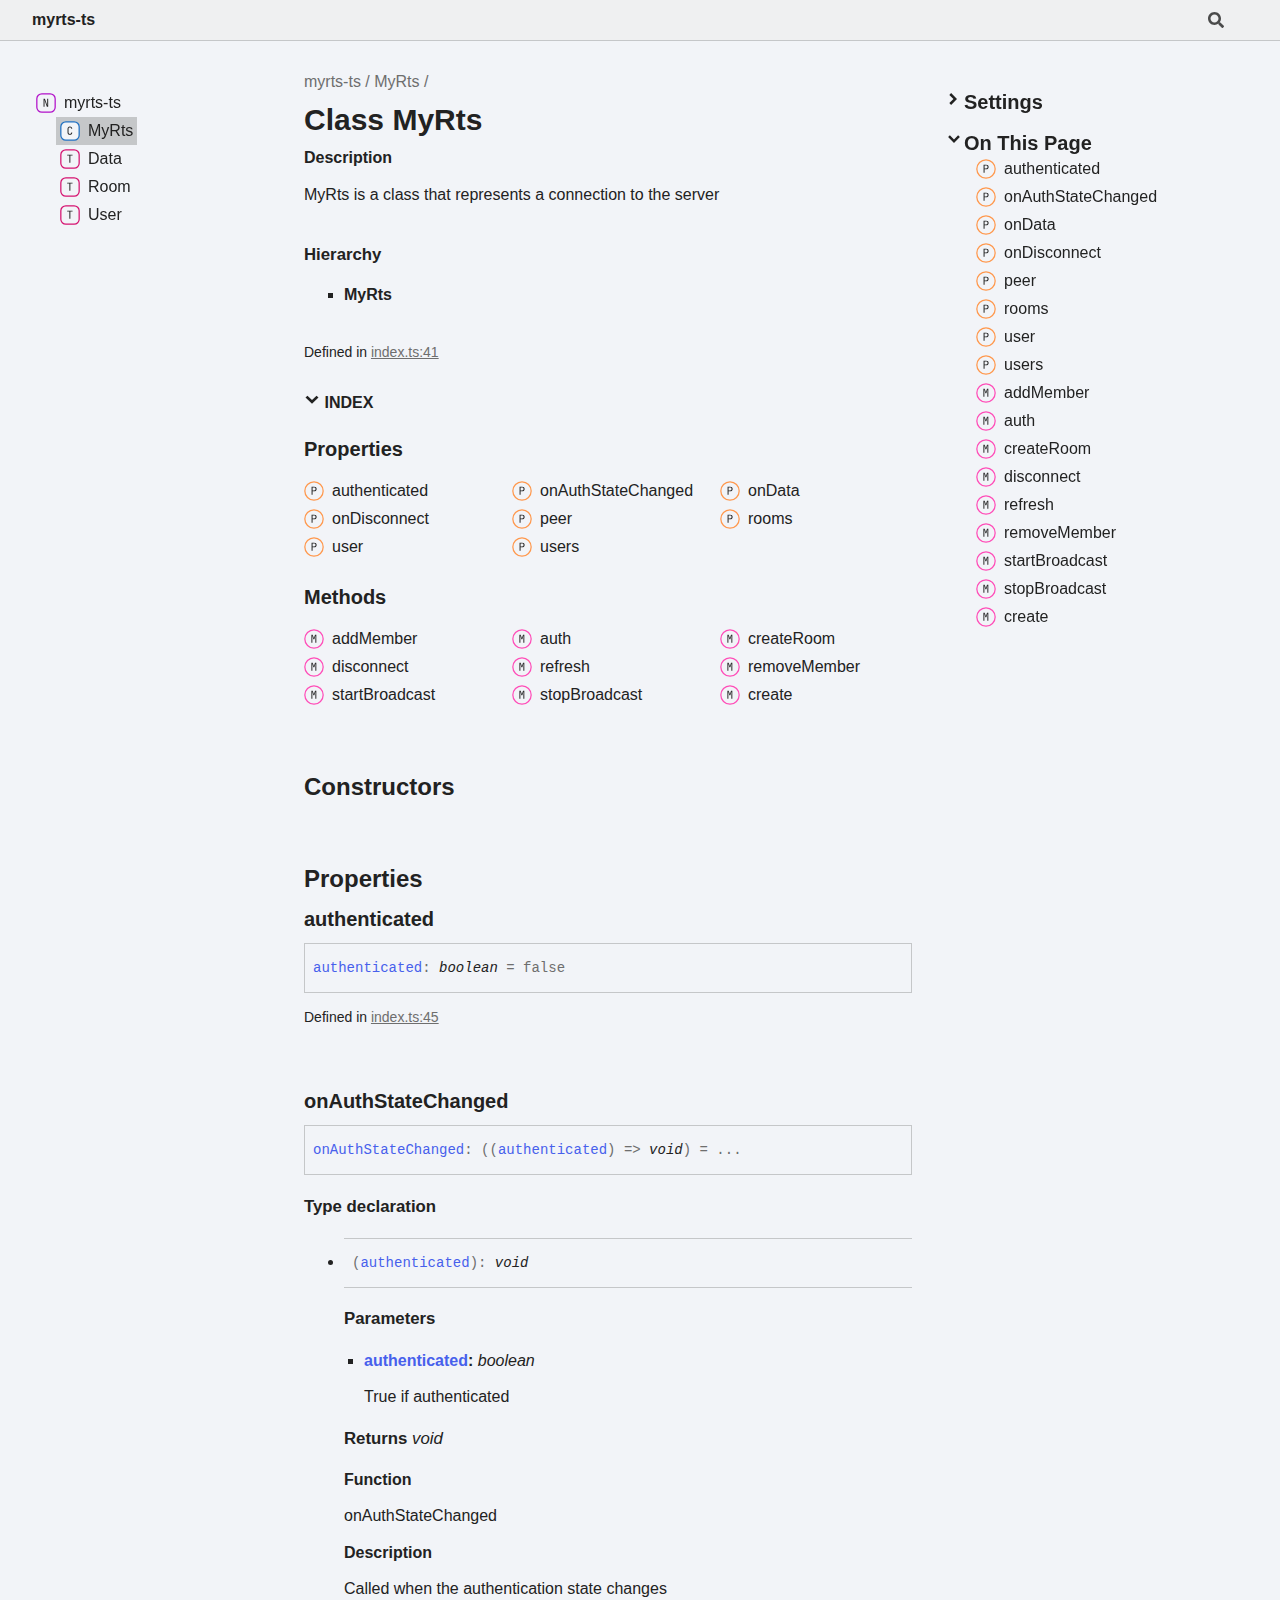
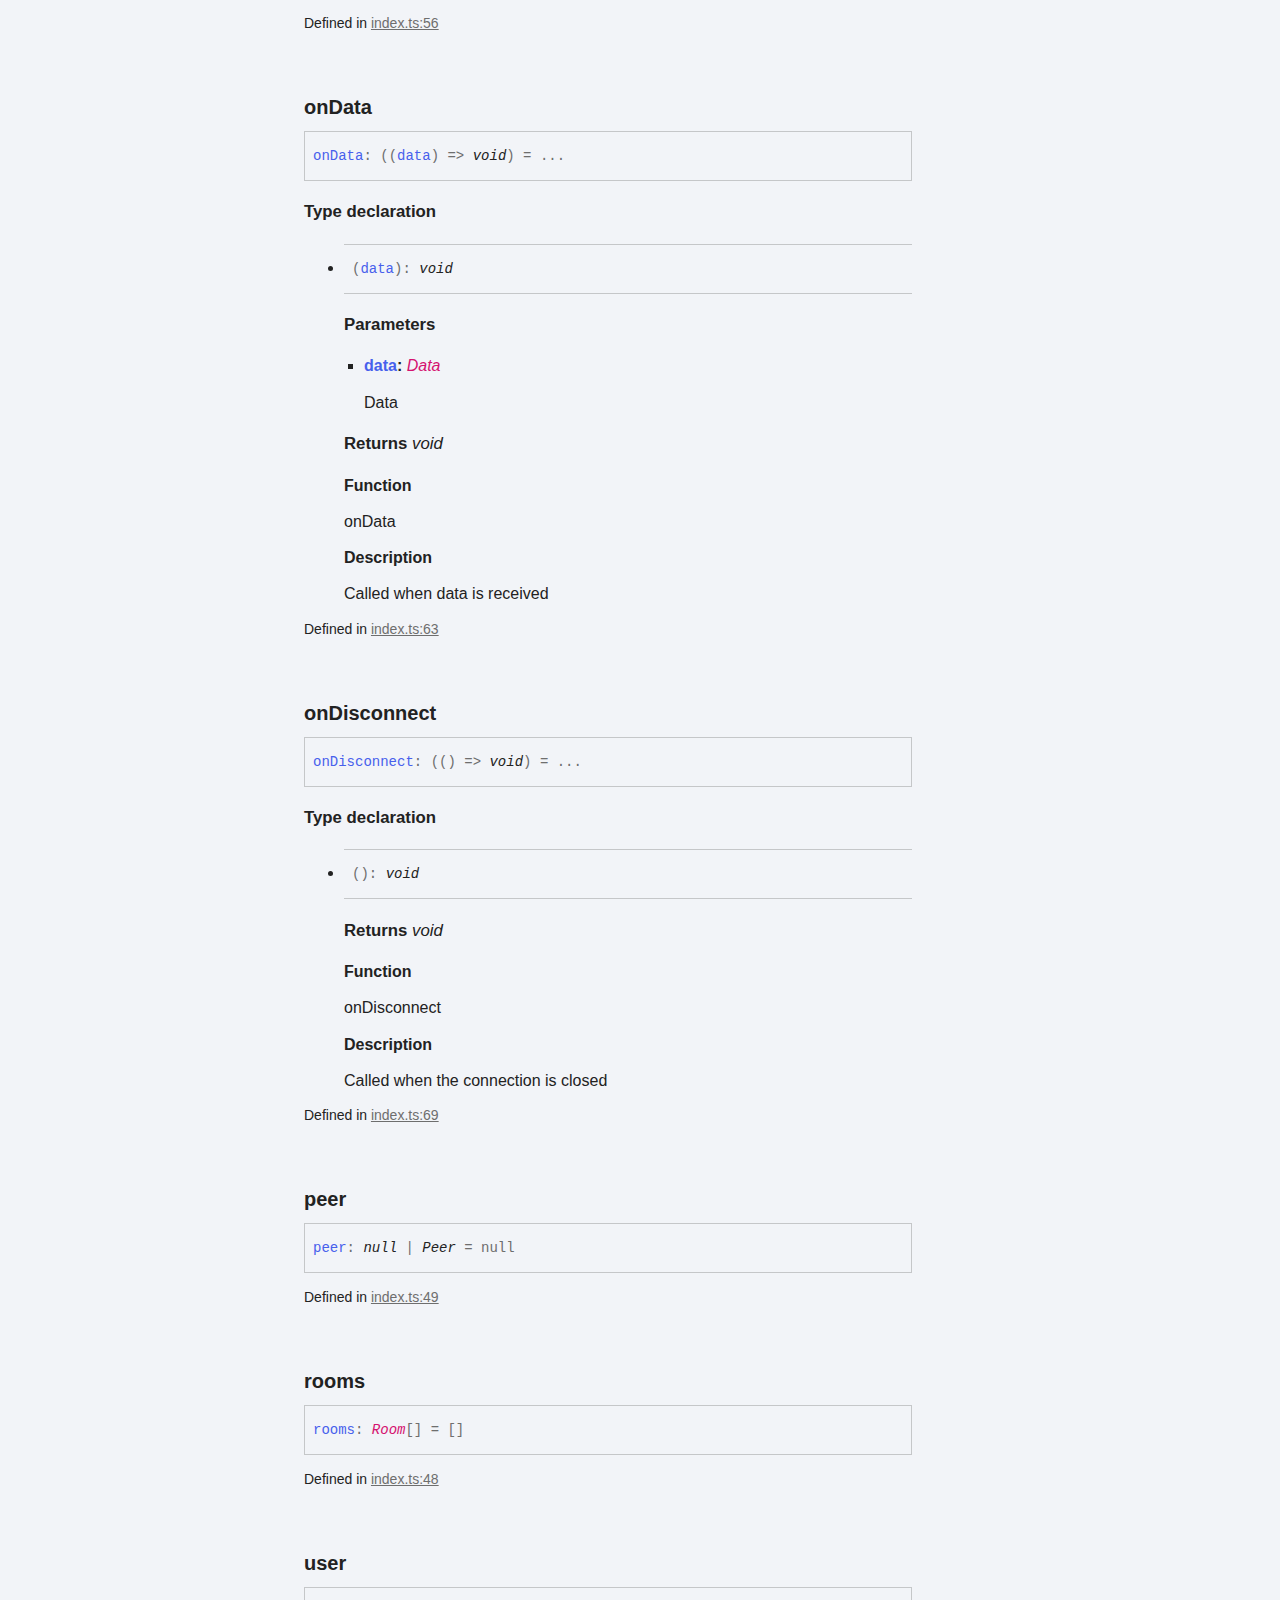
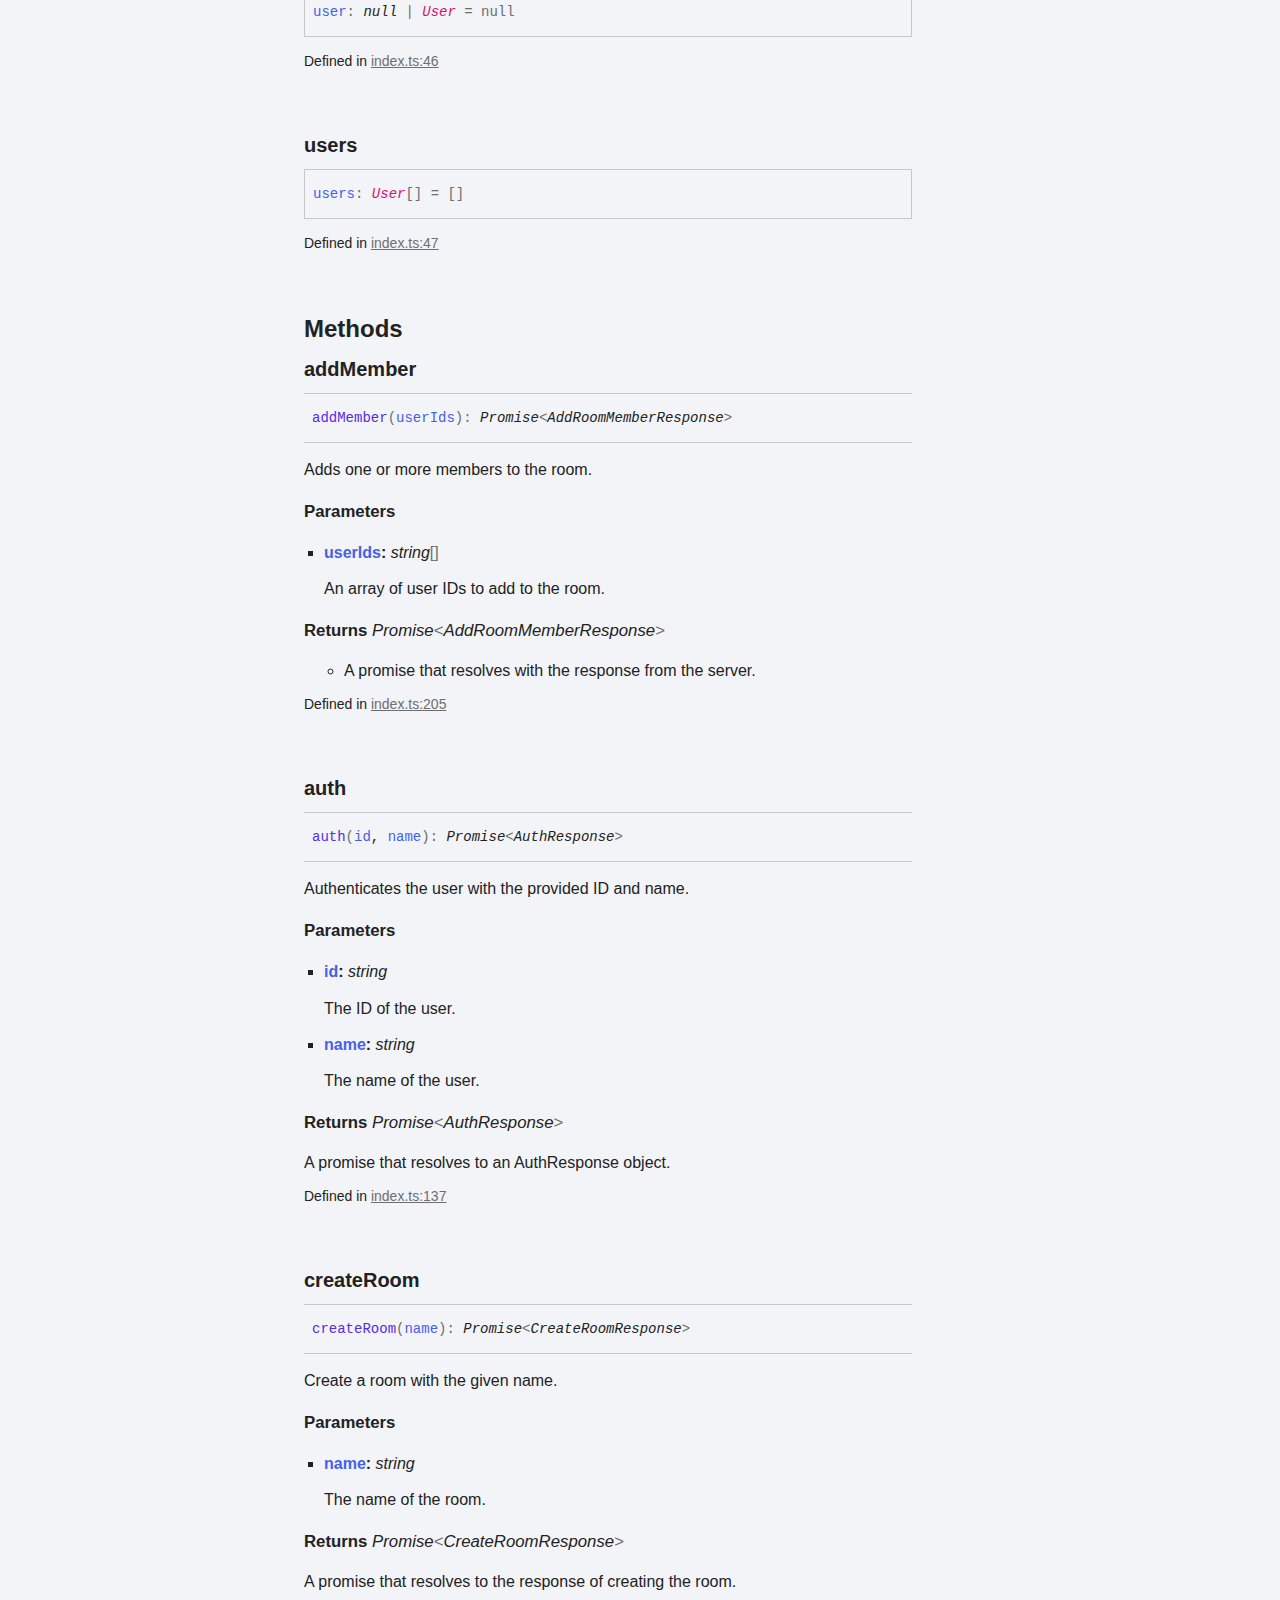
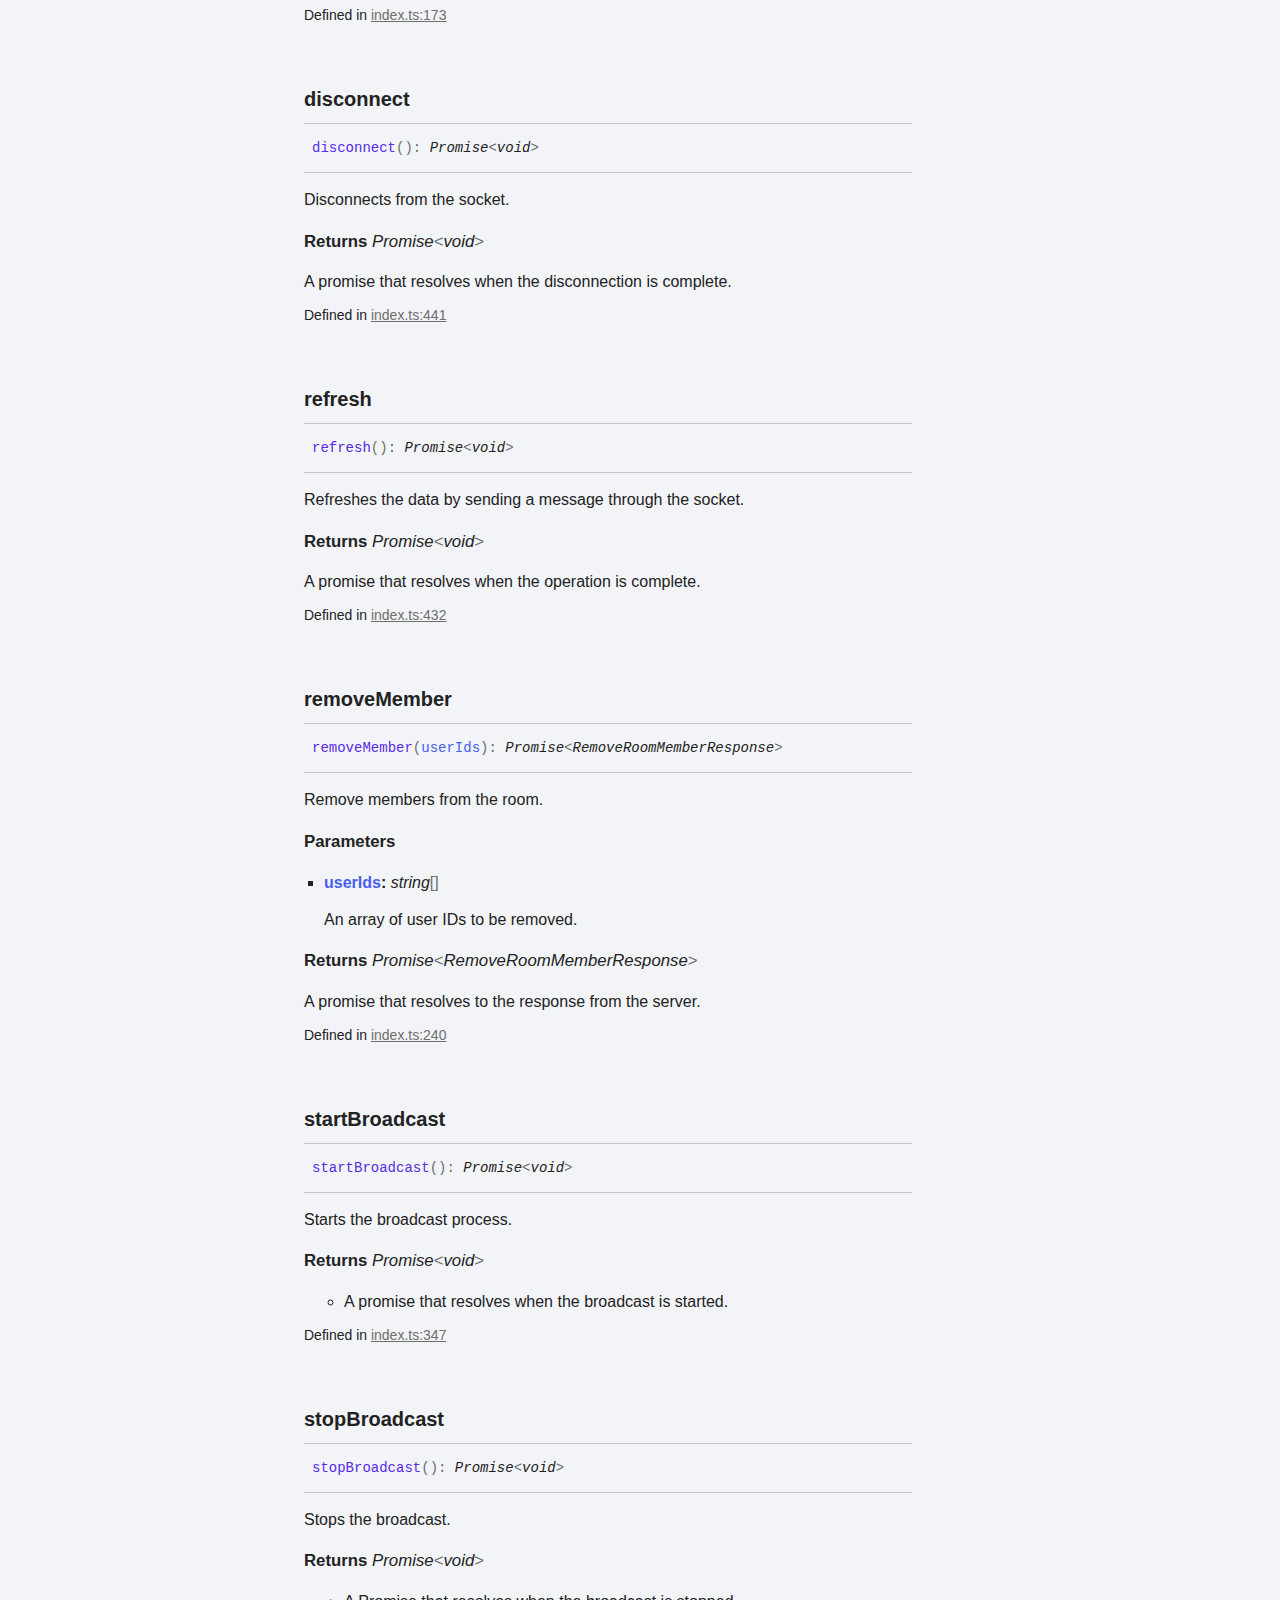
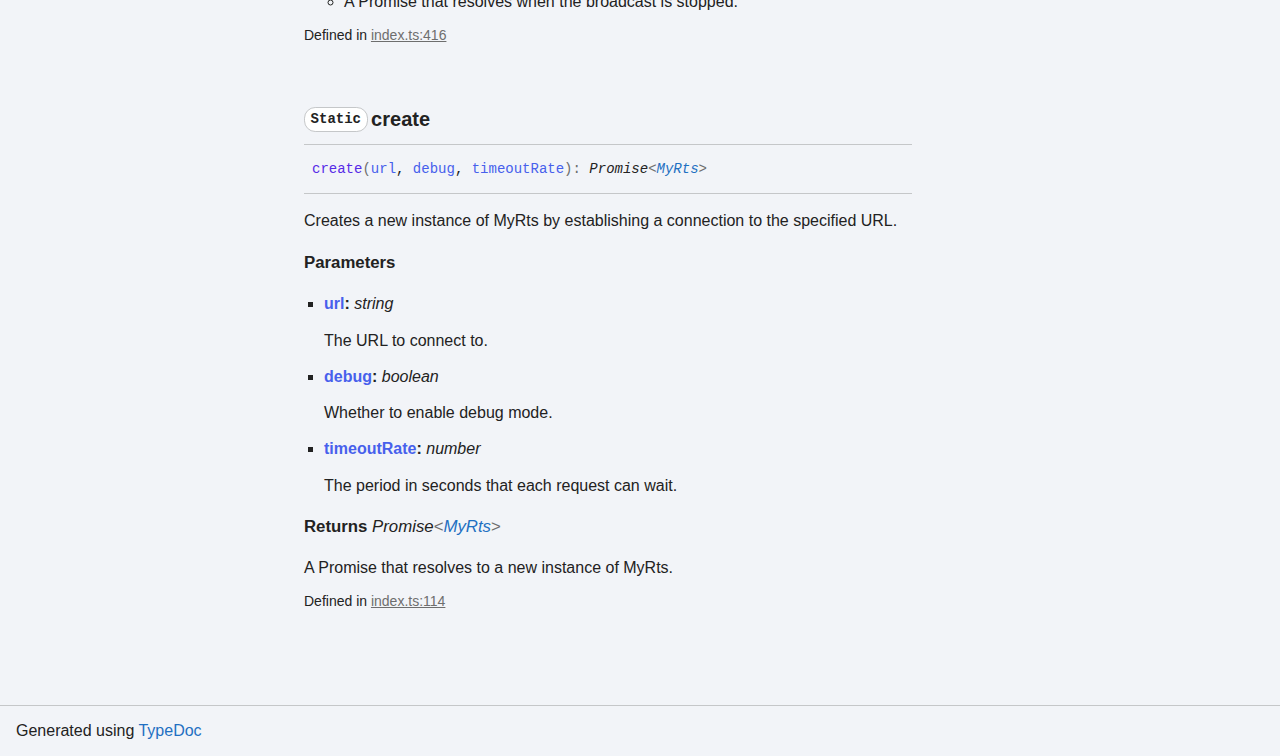
==== classes/MyRts.html @ 25cae62c "init" ====
<!DOCTYPE html><html class="default" lang="en"><head><meta charSet="utf-8"/><meta http-equiv="x-ua-compatible" content="IE=edge"/><title>MyRts | myrts-ts</title><meta name="description" content="Documentation for myrts-ts"/><meta name="viewport" content="width=device-width, initial-scale=1"/><link rel="stylesheet" href="../assets/style.css"/><link rel="stylesheet" href="../assets/highlight.css"/><script defer src="../assets/main.js"></script><script async src="../assets/search.js" id="tsd-search-script"></script></head><body><script>document.documentElement.dataset.theme = localStorage.getItem("tsd-theme") || "os"</script><header class="tsd-page-toolbar">
<div class="tsd-toolbar-contents container">
<div class="table-cell" id="tsd-search" data-base="..">
<div class="field"><label for="tsd-search-field" class="tsd-widget tsd-toolbar-icon search no-caption"><svg width="16" height="16" viewBox="0 0 16 16" fill="none"><path d="M15.7824 13.833L12.6666 10.7177C12.5259 10.5771 12.3353 10.499 12.1353 10.499H11.6259C12.4884 9.39596 13.001 8.00859 13.001 6.49937C13.001 2.90909 10.0914 0 6.50048 0C2.90959 0 0 2.90909 0 6.49937C0 10.0896 2.90959 12.9987 6.50048 12.9987C8.00996 12.9987 9.39756 12.4863 10.5008 11.6239V12.1332C10.5008 12.3332 10.5789 12.5238 10.7195 12.6644L13.8354 15.7797C14.1292 16.0734 14.6042 16.0734 14.8948 15.7797L15.7793 14.8954C16.0731 14.6017 16.0731 14.1267 15.7824 13.833ZM6.50048 10.499C4.29094 10.499 2.50018 8.71165 2.50018 6.49937C2.50018 4.29021 4.28781 2.49976 6.50048 2.49976C8.71001 2.49976 10.5008 4.28708 10.5008 6.49937C10.5008 8.70852 8.71314 10.499 6.50048 10.499Z" fill="var(--color-text)"></path></svg></label><input type="text" id="tsd-search-field" aria-label="Search"/></div>
<div class="field">
<div id="tsd-toolbar-links"></div></div>
<ul class="results">
<li class="state loading">Preparing search index...</li>
<li class="state failure">The search index is not available</li></ul><a href="../index.html" class="title">myrts-ts</a></div>
<div class="table-cell" id="tsd-widgets"><a href="#" class="tsd-widget tsd-toolbar-icon menu no-caption" data-toggle="menu" aria-label="Menu"><svg width="16" height="16" viewBox="0 0 16 16" fill="none"><rect x="1" y="3" width="14" height="2" fill="var(--color-text)"></rect><rect x="1" y="7" width="14" height="2" fill="var(--color-text)"></rect><rect x="1" y="11" width="14" height="2" fill="var(--color-text)"></rect></svg></a></div></div></header>
<div class="container container-main">
<div class="col-content">
<div class="tsd-page-title">
<ul class="tsd-breadcrumb">
<li><a href="../modules.html">myrts-ts</a></li>
<li><a href="MyRts.html">MyRts</a></li></ul>
<h1>Class MyRts</h1></div>
<section class="tsd-panel tsd-comment">
<div class="tsd-comment tsd-typography">
<h4>Description</h4><p>MyRts is a class that represents a connection to the server</p>
</div></section>
<section class="tsd-panel tsd-hierarchy">
<h4>Hierarchy</h4>
<ul class="tsd-hierarchy">
<li><span class="target">MyRts</span></li></ul></section><aside class="tsd-sources">
<ul>
<li>Defined in <a href="https://github.com/qcynaut/myrts-ts/blob/704247c/src/index.ts#L41">index.ts:41</a></li></ul></aside>
<section class="tsd-panel-group tsd-index-group">
<section class="tsd-panel tsd-index-panel">
<details class="tsd-index-content tsd-index-accordion" open><summary class="tsd-accordion-summary tsd-index-summary">
<h5 class="tsd-index-heading uppercase" role="button" aria-expanded="false" tabIndex=0><svg width="16" height="16" viewBox="0 0 16 16" fill="none"><path d="M1.5 5.50969L8 11.6609L14.5 5.50969L12.5466 3.66086L8 7.96494L3.45341 3.66086L1.5 5.50969Z" fill="var(--color-text)"></path></svg> Index</h5></summary>
<div class="tsd-accordion-details">
<section class="tsd-index-section">
<h3 class="tsd-index-heading">Constructors</h3>
<div class="tsd-index-list"><a href="MyRts.html#constructor" class="tsd-index-link tsd-is-private"><svg class="tsd-kind-icon" viewBox="0 0 24 24"><g id="icon-512"><rect fill="var(--color-icon-background)" stroke="#4D7FFF" stroke-width="1.5" x="1" y="1" width="22" height="22" rx="12"></rect><path d="M11.898 16.1201C11.098 16.1201 10.466 15.8961 10.002 15.4481C9.53803 15.0001 9.30603 14.3841 9.30603 13.6001V9.64012C9.30603 8.85612 9.53803 8.24012 10.002 7.79212C10.466 7.34412 11.098 7.12012 11.898 7.12012C12.682 7.12012 13.306 7.34812 13.77 7.80412C14.234 8.25212 14.466 8.86412 14.466 9.64012H13.386C13.386 9.14412 13.254 8.76412 12.99 8.50012C12.734 8.22812 12.37 8.09212 11.898 8.09212C11.426 8.09212 11.054 8.22412 10.782 8.48812C10.518 8.75212 10.386 9.13212 10.386 9.62812V13.6001C10.386 14.0961 10.518 14.4801 10.782 14.7521C11.054 15.0161 11.426 15.1481 11.898 15.1481C12.37 15.1481 12.734 15.0161 12.99 14.7521C13.254 14.4801 13.386 14.0961 13.386 13.6001H14.466C14.466 14.3761 14.234 14.9921 13.77 15.4481C13.306 15.8961 12.682 16.1201 11.898 16.1201Z" fill="var(--color-text)"></path></g></svg><span>constructor</span></a>
</div></section>
<section class="tsd-index-section">
<h3 class="tsd-index-heading">Properties</h3>
<div class="tsd-index-list"><a href="MyRts.html#authenticated" class="tsd-index-link"><svg class="tsd-kind-icon" viewBox="0 0 24 24"><g id="icon-1024"><rect fill="var(--color-icon-background)" stroke="#FF984D" stroke-width="1.5" x="1" y="1" width="22" height="22" rx="12"></rect><path d="M9.354 16V7.24H12.174C12.99 7.24 13.638 7.476 14.118 7.948C14.606 8.412 14.85 9.036 14.85 9.82C14.85 10.604 14.606 11.232 14.118 11.704C13.638 12.168 12.99 12.4 12.174 12.4H10.434V16H9.354ZM10.434 11.428H12.174C12.646 11.428 13.022 11.284 13.302 10.996C13.59 10.7 13.734 10.308 13.734 9.82C13.734 9.324 13.59 8.932 13.302 8.644C13.022 8.356 12.646 8.212 12.174 8.212H10.434V11.428Z" fill="var(--color-text)"></path></g></svg><span>authenticated</span></a>
<a href="MyRts.html#debug" class="tsd-index-link tsd-is-private"><svg class="tsd-kind-icon" viewBox="0 0 24 24"><use href="#icon-1024"></use></svg><span>debug</span></a>
<a href="MyRts.html#onAuthStateChanged" class="tsd-index-link"><svg class="tsd-kind-icon" viewBox="0 0 24 24"><use href="#icon-1024"></use></svg><span>on<wbr/>Auth<wbr/>State<wbr/>Changed</span></a>
<a href="MyRts.html#onData" class="tsd-index-link"><svg class="tsd-kind-icon" viewBox="0 0 24 24"><use href="#icon-1024"></use></svg><span>on<wbr/>Data</span></a>
<a href="MyRts.html#onDisconnect" class="tsd-index-link"><svg class="tsd-kind-icon" viewBox="0 0 24 24"><use href="#icon-1024"></use></svg><span>on<wbr/>Disconnect</span></a>
<a href="MyRts.html#peer" class="tsd-index-link"><svg class="tsd-kind-icon" viewBox="0 0 24 24"><use href="#icon-1024"></use></svg><span>peer</span></a>
<a href="MyRts.html#rooms" class="tsd-index-link"><svg class="tsd-kind-icon" viewBox="0 0 24 24"><use href="#icon-1024"></use></svg><span>rooms</span></a>
<a href="MyRts.html#socket" class="tsd-index-link tsd-is-private"><svg class="tsd-kind-icon" viewBox="0 0 24 24"><use href="#icon-1024"></use></svg><span>socket</span></a>
<a href="MyRts.html#timeoutRate" class="tsd-index-link tsd-is-private"><svg class="tsd-kind-icon" viewBox="0 0 24 24"><use href="#icon-1024"></use></svg><span>timeout<wbr/>Rate</span></a>
<a href="MyRts.html#user" class="tsd-index-link"><svg class="tsd-kind-icon" viewBox="0 0 24 24"><use href="#icon-1024"></use></svg><span>user</span></a>
<a href="MyRts.html#users" class="tsd-index-link"><svg class="tsd-kind-icon" viewBox="0 0 24 24"><use href="#icon-1024"></use></svg><span>users</span></a>
</div></section>
<section class="tsd-index-section">
<h3 class="tsd-index-heading">Methods</h3>
<div class="tsd-index-list"><a href="MyRts.html#addMember" class="tsd-index-link"><svg class="tsd-kind-icon" viewBox="0 0 24 24"><g id="icon-2048"><rect fill="var(--color-icon-background)" stroke="#FF4DB8" stroke-width="1.5" x="1" y="1" width="22" height="22" rx="12"></rect><path d="M9.162 16V7.24H10.578L11.514 10.072C11.602 10.328 11.674 10.584 11.73 10.84C11.794 11.088 11.842 11.28 11.874 11.416C11.906 11.28 11.954 11.088 12.018 10.84C12.082 10.584 12.154 10.324 12.234 10.06L13.122 7.24H14.538V16H13.482V12.82C13.482 12.468 13.49 12.068 13.506 11.62C13.53 11.172 13.558 10.716 13.59 10.252C13.622 9.78 13.654 9.332 13.686 8.908C13.726 8.476 13.762 8.1 13.794 7.78L12.366 12.16H11.334L9.894 7.78C9.934 8.092 9.97 8.456 10.002 8.872C10.042 9.28 10.078 9.716 10.11 10.18C10.142 10.636 10.166 11.092 10.182 11.548C10.206 12.004 10.218 12.428 10.218 12.82V16H9.162Z" fill="var(--color-text)"></path></g></svg><span>add<wbr/>Member</span></a>
<a href="MyRts.html#auth" class="tsd-index-link"><svg class="tsd-kind-icon" viewBox="0 0 24 24"><use href="#icon-2048"></use></svg><span>auth</span></a>
<a href="MyRts.html#createOffer" class="tsd-index-link tsd-is-private"><svg class="tsd-kind-icon" viewBox="0 0 24 24"><use href="#icon-2048"></use></svg><span>create<wbr/>Offer</span></a>
<a href="MyRts.html#createRoom" class="tsd-index-link"><svg class="tsd-kind-icon" viewBox="0 0 24 24"><use href="#icon-2048"></use></svg><span>create<wbr/>Room</span></a>
<a href="MyRts.html#disconnect" class="tsd-index-link"><svg class="tsd-kind-icon" viewBox="0 0 24 24"><use href="#icon-2048"></use></svg><span>disconnect</span></a>
<a href="MyRts.html#log" class="tsd-index-link tsd-is-private"><svg class="tsd-kind-icon" viewBox="0 0 24 24"><use href="#icon-2048"></use></svg><span>log</span></a>
<a href="MyRts.html#refresh" class="tsd-index-link"><svg class="tsd-kind-icon" viewBox="0 0 24 24"><use href="#icon-2048"></use></svg><span>refresh</span></a>
<a href="MyRts.html#removeMember" class="tsd-index-link"><svg class="tsd-kind-icon" viewBox="0 0 24 24"><use href="#icon-2048"></use></svg><span>remove<wbr/>Member</span></a>
<a href="MyRts.html#sendIces" class="tsd-index-link tsd-is-private"><svg class="tsd-kind-icon" viewBox="0 0 24 24"><use href="#icon-2048"></use></svg><span>send<wbr/>Ices</span></a>
<a href="MyRts.html#startBroadcast" class="tsd-index-link"><svg class="tsd-kind-icon" viewBox="0 0 24 24"><use href="#icon-2048"></use></svg><span>start<wbr/>Broadcast</span></a>
<a href="MyRts.html#stopBroadcast" class="tsd-index-link"><svg class="tsd-kind-icon" viewBox="0 0 24 24"><use href="#icon-2048"></use></svg><span>stop<wbr/>Broadcast</span></a>
<a href="MyRts.html#create" class="tsd-index-link"><svg class="tsd-kind-icon" viewBox="0 0 24 24"><use href="#icon-2048"></use></svg><span>create</span></a>
</div></section></div></details></section></section>
<section class="tsd-panel-group tsd-member-group">
<h2>Constructors</h2>
<section class="tsd-panel tsd-member tsd-is-private"><a id="constructor" class="tsd-anchor"></a>
<h3 class="tsd-anchor-link"><code class="tsd-tag ts-flagPrivate">Private</code> <span>constructor</span><a href="#constructor" aria-label="Permalink" class="tsd-anchor-icon"><svg viewBox="0 0 24 24"><g stroke-width="2" stroke="currentColor" fill="none" stroke-linecap="round" stroke-linejoin="round" id="icon-anchor"><path stroke="none" d="M0 0h24v24H0z" fill="none"></path><path d="M10 14a3.5 3.5 0 0 0 5 0l4 -4a3.5 3.5 0 0 0 -5 -5l-.5 .5"></path><path d="M14 10a3.5 3.5 0 0 0 -5 0l-4 4a3.5 3.5 0 0 0 5 5l.5 -.5"></path></g></svg></a></h3>
<ul class="tsd-signatures tsd-is-private">
<li class="tsd-signature tsd-anchor-link" id="constructor.new_MyRts"><span class="tsd-kind-constructor-signature">new <wbr/>My<wbr/>Rts</span><span class="tsd-signature-symbol">(</span><span class="tsd-kind-parameter">socket</span>, <span class="tsd-kind-parameter">debug</span>, <span class="tsd-kind-parameter">timeoutRate</span><span class="tsd-signature-symbol">)</span><span class="tsd-signature-symbol">: </span><a href="MyRts.html" class="tsd-signature-type tsd-kind-class">MyRts</a><a href="#constructor.new_MyRts" aria-label="Permalink" class="tsd-anchor-icon"><svg viewBox="0 0 24 24"><use href="#icon-anchor"></use></svg></a></li>
<li class="tsd-description">
<div class="tsd-parameters">
<h4 class="tsd-parameters-title">Parameters</h4>
<ul class="tsd-parameter-list">
<li>
<h5><span class="tsd-kind-parameter">socket</span>: <span class="tsd-signature-type ">Socket</span></h5>
<div class="tsd-comment tsd-typography"><p>Socket</p>
</div>
<div class="tsd-comment tsd-typography"></div></li>
<li>
<h5><span class="tsd-kind-parameter">debug</span>: <span class="tsd-signature-type">boolean</span></h5>
<div class="tsd-comment tsd-typography"><p>Whether to enable debug mode</p>
</div>
<div class="tsd-comment tsd-typography"></div></li>
<li>
<h5><span class="tsd-kind-parameter">timeoutRate</span>: <span class="tsd-signature-type">number</span></h5>
<div class="tsd-comment tsd-typography"><p>Period in seconds that each request can wait</p>
</div>
<div class="tsd-comment tsd-typography"></div></li></ul></div>
<h4 class="tsd-returns-title">Returns <a href="MyRts.html" class="tsd-signature-type tsd-kind-class">MyRts</a></h4>
<div class="tsd-comment tsd-typography"></div><aside class="tsd-sources">
<ul>
<li>Defined in <a href="https://github.com/qcynaut/myrts-ts/blob/704247c/src/index.ts#L77">index.ts:77</a></li></ul></aside></li></ul></section></section>
<section class="tsd-panel-group tsd-member-group">
<h2>Properties</h2>
<section class="tsd-panel tsd-member"><a id="authenticated" class="tsd-anchor"></a>
<h3 class="tsd-anchor-link"><span>authenticated</span><a href="#authenticated" aria-label="Permalink" class="tsd-anchor-icon"><svg viewBox="0 0 24 24"><use href="#icon-anchor"></use></svg></a></h3>
<div class="tsd-signature"><span class="tsd-kind-property">authenticated</span><span class="tsd-signature-symbol">:</span> <span class="tsd-signature-type">boolean</span><span class="tsd-signature-symbol"> = false</span></div><aside class="tsd-sources">
<ul>
<li>Defined in <a href="https://github.com/qcynaut/myrts-ts/blob/704247c/src/index.ts#L45">index.ts:45</a></li></ul></aside></section>
<section class="tsd-panel tsd-member tsd-is-private"><a id="debug" class="tsd-anchor"></a>
<h3 class="tsd-anchor-link"><code class="tsd-tag ts-flagPrivate">Private</code> <span>debug</span><a href="#debug" aria-label="Permalink" class="tsd-anchor-icon"><svg viewBox="0 0 24 24"><use href="#icon-anchor"></use></svg></a></h3>
<div class="tsd-signature"><span class="tsd-kind-property">debug</span><span class="tsd-signature-symbol">:</span> <span class="tsd-signature-type">boolean</span></div><aside class="tsd-sources">
<ul>
<li>Defined in <a href="https://github.com/qcynaut/myrts-ts/blob/704247c/src/index.ts#L43">index.ts:43</a></li></ul></aside></section>
<section class="tsd-panel tsd-member"><a id="onAuthStateChanged" class="tsd-anchor"></a>
<h3 class="tsd-anchor-link"><span>on<wbr/>Auth<wbr/>State<wbr/>Changed</span><a href="#onAuthStateChanged" aria-label="Permalink" class="tsd-anchor-icon"><svg viewBox="0 0 24 24"><use href="#icon-anchor"></use></svg></a></h3>
<div class="tsd-signature"><span class="tsd-kind-property">on<wbr/>Auth<wbr/>State<wbr/>Changed</span><span class="tsd-signature-symbol">:</span> <span class="tsd-signature-symbol">(</span><span class="tsd-signature-symbol">(</span><span class="tsd-kind-parameter">authenticated</span><span class="tsd-signature-symbol">)</span><span class="tsd-signature-symbol"> =&gt; </span><span class="tsd-signature-type">void</span><span class="tsd-signature-symbol">)</span><span class="tsd-signature-symbol"> = ...</span></div>
<div class="tsd-type-declaration">
<h4>Type declaration</h4>
<ul class="tsd-parameters">
<li class="tsd-parameter-signature">
<ul class="tsd-signatures">
<li class="tsd-signature" id="onAuthStateChanged.__type.__type-1"><span class="tsd-signature-symbol">(</span><span class="tsd-kind-parameter">authenticated</span><span class="tsd-signature-symbol">)</span><span class="tsd-signature-symbol">: </span><span class="tsd-signature-type">void</span></li>
<li class="tsd-description">
<div class="tsd-parameters">
<h4 class="tsd-parameters-title">Parameters</h4>
<ul class="tsd-parameter-list">
<li>
<h5><span class="tsd-kind-parameter">authenticated</span>: <span class="tsd-signature-type">boolean</span></h5>
<div class="tsd-comment tsd-typography"><p>True if authenticated</p>
</div>
<div class="tsd-comment tsd-typography"></div></li></ul></div>
<h4 class="tsd-returns-title">Returns <span class="tsd-signature-type">void</span></h4>
<div class="tsd-comment tsd-typography">
<h4>Function</h4><p>onAuthStateChanged</p>

<h4>Description</h4><p>Called when the authentication state changes</p>
</div></li></ul></li></ul></div><aside class="tsd-sources">
<ul>
<li>Defined in <a href="https://github.com/qcynaut/myrts-ts/blob/704247c/src/index.ts#L56">index.ts:56</a></li></ul></aside></section>
<section class="tsd-panel tsd-member"><a id="onData" class="tsd-anchor"></a>
<h3 class="tsd-anchor-link"><span>on<wbr/>Data</span><a href="#onData" aria-label="Permalink" class="tsd-anchor-icon"><svg viewBox="0 0 24 24"><use href="#icon-anchor"></use></svg></a></h3>
<div class="tsd-signature"><span class="tsd-kind-property">on<wbr/>Data</span><span class="tsd-signature-symbol">:</span> <span class="tsd-signature-symbol">(</span><span class="tsd-signature-symbol">(</span><span class="tsd-kind-parameter">data</span><span class="tsd-signature-symbol">)</span><span class="tsd-signature-symbol"> =&gt; </span><span class="tsd-signature-type">void</span><span class="tsd-signature-symbol">)</span><span class="tsd-signature-symbol"> = ...</span></div>
<div class="tsd-type-declaration">
<h4>Type declaration</h4>
<ul class="tsd-parameters">
<li class="tsd-parameter-signature">
<ul class="tsd-signatures">
<li class="tsd-signature" id="onData.__type-2.__type-3"><span class="tsd-signature-symbol">(</span><span class="tsd-kind-parameter">data</span><span class="tsd-signature-symbol">)</span><span class="tsd-signature-symbol">: </span><span class="tsd-signature-type">void</span></li>
<li class="tsd-description">
<div class="tsd-parameters">
<h4 class="tsd-parameters-title">Parameters</h4>
<ul class="tsd-parameter-list">
<li>
<h5><span class="tsd-kind-parameter">data</span>: <a href="../types/Data.html" class="tsd-signature-type tsd-kind-type-alias">Data</a></h5>
<div class="tsd-comment tsd-typography"><p>Data</p>
</div>
<div class="tsd-comment tsd-typography"></div></li></ul></div>
<h4 class="tsd-returns-title">Returns <span class="tsd-signature-type">void</span></h4>
<div class="tsd-comment tsd-typography">
<h4>Function</h4><p>onData</p>

<h4>Description</h4><p>Called when data is received</p>
</div></li></ul></li></ul></div><aside class="tsd-sources">
<ul>
<li>Defined in <a href="https://github.com/qcynaut/myrts-ts/blob/704247c/src/index.ts#L63">index.ts:63</a></li></ul></aside></section>
<section class="tsd-panel tsd-member"><a id="onDisconnect" class="tsd-anchor"></a>
<h3 class="tsd-anchor-link"><span>on<wbr/>Disconnect</span><a href="#onDisconnect" aria-label="Permalink" class="tsd-anchor-icon"><svg viewBox="0 0 24 24"><use href="#icon-anchor"></use></svg></a></h3>
<div class="tsd-signature"><span class="tsd-kind-property">on<wbr/>Disconnect</span><span class="tsd-signature-symbol">:</span> <span class="tsd-signature-symbol">(</span><span class="tsd-signature-symbol">(</span><span class="tsd-signature-symbol">)</span><span class="tsd-signature-symbol"> =&gt; </span><span class="tsd-signature-type">void</span><span class="tsd-signature-symbol">)</span><span class="tsd-signature-symbol"> = ...</span></div>
<div class="tsd-type-declaration">
<h4>Type declaration</h4>
<ul class="tsd-parameters">
<li class="tsd-parameter-signature">
<ul class="tsd-signatures">
<li class="tsd-signature" id="onDisconnect.__type-4.__type-5"><span class="tsd-signature-symbol">(</span><span class="tsd-signature-symbol">)</span><span class="tsd-signature-symbol">: </span><span class="tsd-signature-type">void</span></li>
<li class="tsd-description">
<h4 class="tsd-returns-title">Returns <span class="tsd-signature-type">void</span></h4>
<div class="tsd-comment tsd-typography">
<h4>Function</h4><p>onDisconnect</p>

<h4>Description</h4><p>Called when the connection is closed</p>
</div></li></ul></li></ul></div><aside class="tsd-sources">
<ul>
<li>Defined in <a href="https://github.com/qcynaut/myrts-ts/blob/704247c/src/index.ts#L69">index.ts:69</a></li></ul></aside></section>
<section class="tsd-panel tsd-member"><a id="peer" class="tsd-anchor"></a>
<h3 class="tsd-anchor-link"><span>peer</span><a href="#peer" aria-label="Permalink" class="tsd-anchor-icon"><svg viewBox="0 0 24 24"><use href="#icon-anchor"></use></svg></a></h3>
<div class="tsd-signature"><span class="tsd-kind-property">peer</span><span class="tsd-signature-symbol">:</span> <span class="tsd-signature-type">null</span><span class="tsd-signature-symbol"> | </span><span class="tsd-signature-type ">Peer</span><span class="tsd-signature-symbol"> = null</span></div><aside class="tsd-sources">
<ul>
<li>Defined in <a href="https://github.com/qcynaut/myrts-ts/blob/704247c/src/index.ts#L49">index.ts:49</a></li></ul></aside></section>
<section class="tsd-panel tsd-member"><a id="rooms" class="tsd-anchor"></a>
<h3 class="tsd-anchor-link"><span>rooms</span><a href="#rooms" aria-label="Permalink" class="tsd-anchor-icon"><svg viewBox="0 0 24 24"><use href="#icon-anchor"></use></svg></a></h3>
<div class="tsd-signature"><span class="tsd-kind-property">rooms</span><span class="tsd-signature-symbol">:</span> <a href="../types/Room.html" class="tsd-signature-type tsd-kind-type-alias">Room</a><span class="tsd-signature-symbol">[]</span><span class="tsd-signature-symbol"> = []</span></div><aside class="tsd-sources">
<ul>
<li>Defined in <a href="https://github.com/qcynaut/myrts-ts/blob/704247c/src/index.ts#L48">index.ts:48</a></li></ul></aside></section>
<section class="tsd-panel tsd-member tsd-is-private"><a id="socket" class="tsd-anchor"></a>
<h3 class="tsd-anchor-link"><code class="tsd-tag ts-flagPrivate">Private</code> <span>socket</span><a href="#socket" aria-label="Permalink" class="tsd-anchor-icon"><svg viewBox="0 0 24 24"><use href="#icon-anchor"></use></svg></a></h3>
<div class="tsd-signature"><span class="tsd-kind-property">socket</span><span class="tsd-signature-symbol">:</span> <span class="tsd-signature-type ">Socket</span></div><aside class="tsd-sources">
<ul>
<li>Defined in <a href="https://github.com/qcynaut/myrts-ts/blob/704247c/src/index.ts#L42">index.ts:42</a></li></ul></aside></section>
<section class="tsd-panel tsd-member tsd-is-private"><a id="timeoutRate" class="tsd-anchor"></a>
<h3 class="tsd-anchor-link"><code class="tsd-tag ts-flagPrivate">Private</code> <span>timeout<wbr/>Rate</span><a href="#timeoutRate" aria-label="Permalink" class="tsd-anchor-icon"><svg viewBox="0 0 24 24"><use href="#icon-anchor"></use></svg></a></h3>
<div class="tsd-signature"><span class="tsd-kind-property">timeout<wbr/>Rate</span><span class="tsd-signature-symbol">:</span> <span class="tsd-signature-type">number</span><span class="tsd-signature-symbol"> = 20</span></div><aside class="tsd-sources">
<ul>
<li>Defined in <a href="https://github.com/qcynaut/myrts-ts/blob/704247c/src/index.ts#L44">index.ts:44</a></li></ul></aside></section>
<section class="tsd-panel tsd-member"><a id="user" class="tsd-anchor"></a>
<h3 class="tsd-anchor-link"><span>user</span><a href="#user" aria-label="Permalink" class="tsd-anchor-icon"><svg viewBox="0 0 24 24"><use href="#icon-anchor"></use></svg></a></h3>
<div class="tsd-signature"><span class="tsd-kind-property">user</span><span class="tsd-signature-symbol">:</span> <span class="tsd-signature-type">null</span><span class="tsd-signature-symbol"> | </span><a href="../types/User.html" class="tsd-signature-type tsd-kind-type-alias">User</a><span class="tsd-signature-symbol"> = null</span></div><aside class="tsd-sources">
<ul>
<li>Defined in <a href="https://github.com/qcynaut/myrts-ts/blob/704247c/src/index.ts#L46">index.ts:46</a></li></ul></aside></section>
<section class="tsd-panel tsd-member"><a id="users" class="tsd-anchor"></a>
<h3 class="tsd-anchor-link"><span>users</span><a href="#users" aria-label="Permalink" class="tsd-anchor-icon"><svg viewBox="0 0 24 24"><use href="#icon-anchor"></use></svg></a></h3>
<div class="tsd-signature"><span class="tsd-kind-property">users</span><span class="tsd-signature-symbol">:</span> <a href="../types/User.html" class="tsd-signature-type tsd-kind-type-alias">User</a><span class="tsd-signature-symbol">[]</span><span class="tsd-signature-symbol"> = []</span></div><aside class="tsd-sources">
<ul>
<li>Defined in <a href="https://github.com/qcynaut/myrts-ts/blob/704247c/src/index.ts#L47">index.ts:47</a></li></ul></aside></section></section>
<section class="tsd-panel-group tsd-member-group">
<h2>Methods</h2>
<section class="tsd-panel tsd-member"><a id="addMember" class="tsd-anchor"></a>
<h3 class="tsd-anchor-link"><span>add<wbr/>Member</span><a href="#addMember" aria-label="Permalink" class="tsd-anchor-icon"><svg viewBox="0 0 24 24"><use href="#icon-anchor"></use></svg></a></h3>
<ul class="tsd-signatures">
<li class="tsd-signature tsd-anchor-link" id="addMember.addMember-1"><span class="tsd-kind-call-signature">add<wbr/>Member</span><span class="tsd-signature-symbol">(</span><span class="tsd-kind-parameter">userIds</span><span class="tsd-signature-symbol">)</span><span class="tsd-signature-symbol">: </span><span class="tsd-signature-type ">Promise</span><span class="tsd-signature-symbol">&lt;</span><span class="tsd-signature-type ">AddRoomMemberResponse</span><span class="tsd-signature-symbol">&gt;</span><a href="#addMember.addMember-1" aria-label="Permalink" class="tsd-anchor-icon"><svg viewBox="0 0 24 24"><use href="#icon-anchor"></use></svg></a></li>
<li class="tsd-description">
<div class="tsd-comment tsd-typography"><p>Adds one or more members to the room.</p>
</div>
<div class="tsd-parameters">
<h4 class="tsd-parameters-title">Parameters</h4>
<ul class="tsd-parameter-list">
<li>
<h5><span class="tsd-kind-parameter">userIds</span>: <span class="tsd-signature-type">string</span><span class="tsd-signature-symbol">[]</span></h5>
<div class="tsd-comment tsd-typography"><p>An array of user IDs to add to the room.</p>
</div>
<div class="tsd-comment tsd-typography"></div></li></ul></div>
<h4 class="tsd-returns-title">Returns <span class="tsd-signature-type ">Promise</span><span class="tsd-signature-symbol">&lt;</span><span class="tsd-signature-type ">AddRoomMemberResponse</span><span class="tsd-signature-symbol">&gt;</span></h4><ul>
<li>A promise that resolves with the response from the server.</li>
</ul>

<div class="tsd-comment tsd-typography"></div><aside class="tsd-sources">
<ul>
<li>Defined in <a href="https://github.com/qcynaut/myrts-ts/blob/704247c/src/index.ts#L205">index.ts:205</a></li></ul></aside></li></ul></section>
<section class="tsd-panel tsd-member"><a id="auth" class="tsd-anchor"></a>
<h3 class="tsd-anchor-link"><span>auth</span><a href="#auth" aria-label="Permalink" class="tsd-anchor-icon"><svg viewBox="0 0 24 24"><use href="#icon-anchor"></use></svg></a></h3>
<ul class="tsd-signatures">
<li class="tsd-signature tsd-anchor-link" id="auth.auth-1"><span class="tsd-kind-call-signature">auth</span><span class="tsd-signature-symbol">(</span><span class="tsd-kind-parameter">id</span>, <span class="tsd-kind-parameter">name</span><span class="tsd-signature-symbol">)</span><span class="tsd-signature-symbol">: </span><span class="tsd-signature-type ">Promise</span><span class="tsd-signature-symbol">&lt;</span><span class="tsd-signature-type ">AuthResponse</span><span class="tsd-signature-symbol">&gt;</span><a href="#auth.auth-1" aria-label="Permalink" class="tsd-anchor-icon"><svg viewBox="0 0 24 24"><use href="#icon-anchor"></use></svg></a></li>
<li class="tsd-description">
<div class="tsd-comment tsd-typography"><p>Authenticates the user with the provided ID and name.</p>
</div>
<div class="tsd-parameters">
<h4 class="tsd-parameters-title">Parameters</h4>
<ul class="tsd-parameter-list">
<li>
<h5><span class="tsd-kind-parameter">id</span>: <span class="tsd-signature-type">string</span></h5>
<div class="tsd-comment tsd-typography"><p>The ID of the user.</p>
</div>
<div class="tsd-comment tsd-typography"></div></li>
<li>
<h5><span class="tsd-kind-parameter">name</span>: <span class="tsd-signature-type">string</span></h5>
<div class="tsd-comment tsd-typography"><p>The name of the user.</p>
</div>
<div class="tsd-comment tsd-typography"></div></li></ul></div>
<h4 class="tsd-returns-title">Returns <span class="tsd-signature-type ">Promise</span><span class="tsd-signature-symbol">&lt;</span><span class="tsd-signature-type ">AuthResponse</span><span class="tsd-signature-symbol">&gt;</span></h4><p>A promise that resolves to an AuthResponse object.</p>

<div class="tsd-comment tsd-typography"></div><aside class="tsd-sources">
<ul>
<li>Defined in <a href="https://github.com/qcynaut/myrts-ts/blob/704247c/src/index.ts#L137">index.ts:137</a></li></ul></aside></li></ul></section>
<section class="tsd-panel tsd-member tsd-is-private"><a id="createOffer" class="tsd-anchor"></a>
<h3 class="tsd-anchor-link"><code class="tsd-tag ts-flagPrivate">Private</code> <span>create<wbr/>Offer</span><a href="#createOffer" aria-label="Permalink" class="tsd-anchor-icon"><svg viewBox="0 0 24 24"><use href="#icon-anchor"></use></svg></a></h3>
<ul class="tsd-signatures tsd-is-private">
<li class="tsd-signature tsd-anchor-link" id="createOffer.createOffer-1"><span class="tsd-kind-call-signature">create<wbr/>Offer</span><span class="tsd-signature-symbol">(</span><span class="tsd-signature-symbol">)</span><span class="tsd-signature-symbol">: </span><span class="tsd-signature-type ">Promise</span><span class="tsd-signature-symbol">&lt;</span><span class="tsd-signature-type">void</span><span class="tsd-signature-symbol">&gt;</span><a href="#createOffer.createOffer-1" aria-label="Permalink" class="tsd-anchor-icon"><svg viewBox="0 0 24 24"><use href="#icon-anchor"></use></svg></a></li>
<li class="tsd-description">
<div class="tsd-comment tsd-typography"><p>Create an offer.</p>
</div>
<h4 class="tsd-returns-title">Returns <span class="tsd-signature-type ">Promise</span><span class="tsd-signature-symbol">&lt;</span><span class="tsd-signature-type">void</span><span class="tsd-signature-symbol">&gt;</span></h4><ul>
<li>A promise that resolves when the offer is created.</li>
</ul>

<div class="tsd-comment tsd-typography"></div><aside class="tsd-sources">
<ul>
<li>Defined in <a href="https://github.com/qcynaut/myrts-ts/blob/704247c/src/index.ts#L314">index.ts:314</a></li></ul></aside></li></ul></section>
<section class="tsd-panel tsd-member"><a id="createRoom" class="tsd-anchor"></a>
<h3 class="tsd-anchor-link"><span>create<wbr/>Room</span><a href="#createRoom" aria-label="Permalink" class="tsd-anchor-icon"><svg viewBox="0 0 24 24"><use href="#icon-anchor"></use></svg></a></h3>
<ul class="tsd-signatures">
<li class="tsd-signature tsd-anchor-link" id="createRoom.createRoom-1"><span class="tsd-kind-call-signature">create<wbr/>Room</span><span class="tsd-signature-symbol">(</span><span class="tsd-kind-parameter">name</span><span class="tsd-signature-symbol">)</span><span class="tsd-signature-symbol">: </span><span class="tsd-signature-type ">Promise</span><span class="tsd-signature-symbol">&lt;</span><span class="tsd-signature-type ">CreateRoomResponse</span><span class="tsd-signature-symbol">&gt;</span><a href="#createRoom.createRoom-1" aria-label="Permalink" class="tsd-anchor-icon"><svg viewBox="0 0 24 24"><use href="#icon-anchor"></use></svg></a></li>
<li class="tsd-description">
<div class="tsd-comment tsd-typography"><p>Create a room with the given name.</p>
</div>
<div class="tsd-parameters">
<h4 class="tsd-parameters-title">Parameters</h4>
<ul class="tsd-parameter-list">
<li>
<h5><span class="tsd-kind-parameter">name</span>: <span class="tsd-signature-type">string</span></h5>
<div class="tsd-comment tsd-typography"><p>The name of the room.</p>
</div>
<div class="tsd-comment tsd-typography"></div></li></ul></div>
<h4 class="tsd-returns-title">Returns <span class="tsd-signature-type ">Promise</span><span class="tsd-signature-symbol">&lt;</span><span class="tsd-signature-type ">CreateRoomResponse</span><span class="tsd-signature-symbol">&gt;</span></h4><p>A promise that resolves to the response of creating the room.</p>

<div class="tsd-comment tsd-typography"></div><aside class="tsd-sources">
<ul>
<li>Defined in <a href="https://github.com/qcynaut/myrts-ts/blob/704247c/src/index.ts#L173">index.ts:173</a></li></ul></aside></li></ul></section>
<section class="tsd-panel tsd-member"><a id="disconnect" class="tsd-anchor"></a>
<h3 class="tsd-anchor-link"><span>disconnect</span><a href="#disconnect" aria-label="Permalink" class="tsd-anchor-icon"><svg viewBox="0 0 24 24"><use href="#icon-anchor"></use></svg></a></h3>
<ul class="tsd-signatures">
<li class="tsd-signature tsd-anchor-link" id="disconnect.disconnect-1"><span class="tsd-kind-call-signature">disconnect</span><span class="tsd-signature-symbol">(</span><span class="tsd-signature-symbol">)</span><span class="tsd-signature-symbol">: </span><span class="tsd-signature-type ">Promise</span><span class="tsd-signature-symbol">&lt;</span><span class="tsd-signature-type">void</span><span class="tsd-signature-symbol">&gt;</span><a href="#disconnect.disconnect-1" aria-label="Permalink" class="tsd-anchor-icon"><svg viewBox="0 0 24 24"><use href="#icon-anchor"></use></svg></a></li>
<li class="tsd-description">
<div class="tsd-comment tsd-typography"><p>Disconnects from the socket.</p>
</div>
<h4 class="tsd-returns-title">Returns <span class="tsd-signature-type ">Promise</span><span class="tsd-signature-symbol">&lt;</span><span class="tsd-signature-type">void</span><span class="tsd-signature-symbol">&gt;</span></h4><p>A promise that resolves when the disconnection is complete.</p>

<div class="tsd-comment tsd-typography"></div><aside class="tsd-sources">
<ul>
<li>Defined in <a href="https://github.com/qcynaut/myrts-ts/blob/704247c/src/index.ts#L441">index.ts:441</a></li></ul></aside></li></ul></section>
<section class="tsd-panel tsd-member tsd-is-private"><a id="log" class="tsd-anchor"></a>
<h3 class="tsd-anchor-link"><code class="tsd-tag ts-flagPrivate">Private</code> <span>log</span><a href="#log" aria-label="Permalink" class="tsd-anchor-icon"><svg viewBox="0 0 24 24"><use href="#icon-anchor"></use></svg></a></h3>
<ul class="tsd-signatures tsd-is-private">
<li class="tsd-signature tsd-anchor-link" id="log.log-1"><span class="tsd-kind-call-signature">log</span><span class="tsd-signature-symbol">(</span><span class="tsd-signature-symbol">...</span><span class="tsd-kind-parameter">args</span><span class="tsd-signature-symbol">)</span><span class="tsd-signature-symbol">: </span><span class="tsd-signature-type">void</span><a href="#log.log-1" aria-label="Permalink" class="tsd-anchor-icon"><svg viewBox="0 0 24 24"><use href="#icon-anchor"></use></svg></a></li>
<li class="tsd-description">
<div class="tsd-comment tsd-typography"><p>Logs the provided arguments if debug mode is enabled.</p>
</div>
<div class="tsd-parameters">
<h4 class="tsd-parameters-title">Parameters</h4>
<ul class="tsd-parameter-list">
<li>
<h5><code class="tsd-tag ts-flagRest">Rest</code> <span class="tsd-signature-symbol">...</span><span class="tsd-kind-parameter">args</span>: <span class="tsd-signature-type">any</span><span class="tsd-signature-symbol">[]</span></h5>
<div class="tsd-comment tsd-typography"><p>The arguments to be logged.</p>
</div>
<div class="tsd-comment tsd-typography"></div></li></ul></div>
<h4 class="tsd-returns-title">Returns <span class="tsd-signature-type">void</span></h4>
<div class="tsd-comment tsd-typography"></div><aside class="tsd-sources">
<ul>
<li>Defined in <a href="https://github.com/qcynaut/myrts-ts/blob/704247c/src/index.ts#L124">index.ts:124</a></li></ul></aside></li></ul></section>
<section class="tsd-panel tsd-member"><a id="refresh" class="tsd-anchor"></a>
<h3 class="tsd-anchor-link"><span>refresh</span><a href="#refresh" aria-label="Permalink" class="tsd-anchor-icon"><svg viewBox="0 0 24 24"><use href="#icon-anchor"></use></svg></a></h3>
<ul class="tsd-signatures">
<li class="tsd-signature tsd-anchor-link" id="refresh.refresh-1"><span class="tsd-kind-call-signature">refresh</span><span class="tsd-signature-symbol">(</span><span class="tsd-signature-symbol">)</span><span class="tsd-signature-symbol">: </span><span class="tsd-signature-type ">Promise</span><span class="tsd-signature-symbol">&lt;</span><span class="tsd-signature-type">void</span><span class="tsd-signature-symbol">&gt;</span><a href="#refresh.refresh-1" aria-label="Permalink" class="tsd-anchor-icon"><svg viewBox="0 0 24 24"><use href="#icon-anchor"></use></svg></a></li>
<li class="tsd-description">
<div class="tsd-comment tsd-typography"><p>Refreshes the data by sending a message through the socket.</p>
</div>
<h4 class="tsd-returns-title">Returns <span class="tsd-signature-type ">Promise</span><span class="tsd-signature-symbol">&lt;</span><span class="tsd-signature-type">void</span><span class="tsd-signature-symbol">&gt;</span></h4><p>A promise that resolves when the operation is complete.</p>

<div class="tsd-comment tsd-typography"></div><aside class="tsd-sources">
<ul>
<li>Defined in <a href="https://github.com/qcynaut/myrts-ts/blob/704247c/src/index.ts#L432">index.ts:432</a></li></ul></aside></li></ul></section>
<section class="tsd-panel tsd-member"><a id="removeMember" class="tsd-anchor"></a>
<h3 class="tsd-anchor-link"><span>remove<wbr/>Member</span><a href="#removeMember" aria-label="Permalink" class="tsd-anchor-icon"><svg viewBox="0 0 24 24"><use href="#icon-anchor"></use></svg></a></h3>
<ul class="tsd-signatures">
<li class="tsd-signature tsd-anchor-link" id="removeMember.removeMember-1"><span class="tsd-kind-call-signature">remove<wbr/>Member</span><span class="tsd-signature-symbol">(</span><span class="tsd-kind-parameter">userIds</span><span class="tsd-signature-symbol">)</span><span class="tsd-signature-symbol">: </span><span class="tsd-signature-type ">Promise</span><span class="tsd-signature-symbol">&lt;</span><span class="tsd-signature-type ">RemoveRoomMemberResponse</span><span class="tsd-signature-symbol">&gt;</span><a href="#removeMember.removeMember-1" aria-label="Permalink" class="tsd-anchor-icon"><svg viewBox="0 0 24 24"><use href="#icon-anchor"></use></svg></a></li>
<li class="tsd-description">
<div class="tsd-comment tsd-typography"><p>Remove members from the room.</p>
</div>
<div class="tsd-parameters">
<h4 class="tsd-parameters-title">Parameters</h4>
<ul class="tsd-parameter-list">
<li>
<h5><span class="tsd-kind-parameter">userIds</span>: <span class="tsd-signature-type">string</span><span class="tsd-signature-symbol">[]</span></h5>
<div class="tsd-comment tsd-typography"><p>An array of user IDs to be removed.</p>
</div>
<div class="tsd-comment tsd-typography"></div></li></ul></div>
<h4 class="tsd-returns-title">Returns <span class="tsd-signature-type ">Promise</span><span class="tsd-signature-symbol">&lt;</span><span class="tsd-signature-type ">RemoveRoomMemberResponse</span><span class="tsd-signature-symbol">&gt;</span></h4><p>A promise that resolves to the response from the server.</p>

<div class="tsd-comment tsd-typography"></div><aside class="tsd-sources">
<ul>
<li>Defined in <a href="https://github.com/qcynaut/myrts-ts/blob/704247c/src/index.ts#L240">index.ts:240</a></li></ul></aside></li></ul></section>
<section class="tsd-panel tsd-member tsd-is-private"><a id="sendIces" class="tsd-anchor"></a>
<h3 class="tsd-anchor-link"><code class="tsd-tag ts-flagPrivate">Private</code> <span>send<wbr/>Ices</span><a href="#sendIces" aria-label="Permalink" class="tsd-anchor-icon"><svg viewBox="0 0 24 24"><use href="#icon-anchor"></use></svg></a></h3>
<ul class="tsd-signatures tsd-is-private">
<li class="tsd-signature tsd-anchor-link" id="sendIces.sendIces-1"><span class="tsd-kind-call-signature">send<wbr/>Ices</span><span class="tsd-signature-symbol">(</span><span class="tsd-signature-symbol">)</span><span class="tsd-signature-symbol">: </span><span class="tsd-signature-type ">Promise</span><span class="tsd-signature-symbol">&lt;</span><span class="tsd-signature-type">void</span><span class="tsd-signature-symbol">&gt;</span><a href="#sendIces.sendIces-1" aria-label="Permalink" class="tsd-anchor-icon"><svg viewBox="0 0 24 24"><use href="#icon-anchor"></use></svg></a></li>
<li class="tsd-description">
<div class="tsd-comment tsd-typography"><p>Sends the ices to the peer.</p>
</div>
<h4 class="tsd-returns-title">Returns <span class="tsd-signature-type ">Promise</span><span class="tsd-signature-symbol">&lt;</span><span class="tsd-signature-type">void</span><span class="tsd-signature-symbol">&gt;</span></h4><p>A promise that resolves when the ices are sent successfully.</p>

<div class="tsd-comment tsd-typography"></div><aside class="tsd-sources">
<ul>
<li>Defined in <a href="https://github.com/qcynaut/myrts-ts/blob/704247c/src/index.ts#L276">index.ts:276</a></li></ul></aside></li></ul></section>
<section class="tsd-panel tsd-member"><a id="startBroadcast" class="tsd-anchor"></a>
<h3 class="tsd-anchor-link"><span>start<wbr/>Broadcast</span><a href="#startBroadcast" aria-label="Permalink" class="tsd-anchor-icon"><svg viewBox="0 0 24 24"><use href="#icon-anchor"></use></svg></a></h3>
<ul class="tsd-signatures">
<li class="tsd-signature tsd-anchor-link" id="startBroadcast.startBroadcast-1"><span class="tsd-kind-call-signature">start<wbr/>Broadcast</span><span class="tsd-signature-symbol">(</span><span class="tsd-signature-symbol">)</span><span class="tsd-signature-symbol">: </span><span class="tsd-signature-type ">Promise</span><span class="tsd-signature-symbol">&lt;</span><span class="tsd-signature-type">void</span><span class="tsd-signature-symbol">&gt;</span><a href="#startBroadcast.startBroadcast-1" aria-label="Permalink" class="tsd-anchor-icon"><svg viewBox="0 0 24 24"><use href="#icon-anchor"></use></svg></a></li>
<li class="tsd-description">
<div class="tsd-comment tsd-typography"><p>Starts the broadcast process.</p>
</div>
<h4 class="tsd-returns-title">Returns <span class="tsd-signature-type ">Promise</span><span class="tsd-signature-symbol">&lt;</span><span class="tsd-signature-type">void</span><span class="tsd-signature-symbol">&gt;</span></h4><ul>
<li>A promise that resolves when the broadcast is started.</li>
</ul>

<div class="tsd-comment tsd-typography"></div><aside class="tsd-sources">
<ul>
<li>Defined in <a href="https://github.com/qcynaut/myrts-ts/blob/704247c/src/index.ts#L347">index.ts:347</a></li></ul></aside></li></ul></section>
<section class="tsd-panel tsd-member"><a id="stopBroadcast" class="tsd-anchor"></a>
<h3 class="tsd-anchor-link"><span>stop<wbr/>Broadcast</span><a href="#stopBroadcast" aria-label="Permalink" class="tsd-anchor-icon"><svg viewBox="0 0 24 24"><use href="#icon-anchor"></use></svg></a></h3>
<ul class="tsd-signatures">
<li class="tsd-signature tsd-anchor-link" id="stopBroadcast.stopBroadcast-1"><span class="tsd-kind-call-signature">stop<wbr/>Broadcast</span><span class="tsd-signature-symbol">(</span><span class="tsd-signature-symbol">)</span><span class="tsd-signature-symbol">: </span><span class="tsd-signature-type ">Promise</span><span class="tsd-signature-symbol">&lt;</span><span class="tsd-signature-type">void</span><span class="tsd-signature-symbol">&gt;</span><a href="#stopBroadcast.stopBroadcast-1" aria-label="Permalink" class="tsd-anchor-icon"><svg viewBox="0 0 24 24"><use href="#icon-anchor"></use></svg></a></li>
<li class="tsd-description">
<div class="tsd-comment tsd-typography"><p>Stops the broadcast.</p>
</div>
<h4 class="tsd-returns-title">Returns <span class="tsd-signature-type ">Promise</span><span class="tsd-signature-symbol">&lt;</span><span class="tsd-signature-type">void</span><span class="tsd-signature-symbol">&gt;</span></h4><ul>
<li>A Promise that resolves when the broadcast is stopped.</li>
</ul>

<div class="tsd-comment tsd-typography"></div><aside class="tsd-sources">
<ul>
<li>Defined in <a href="https://github.com/qcynaut/myrts-ts/blob/704247c/src/index.ts#L416">index.ts:416</a></li></ul></aside></li></ul></section>
<section class="tsd-panel tsd-member"><a id="create" class="tsd-anchor"></a>
<h3 class="tsd-anchor-link"><code class="tsd-tag ts-flagStatic">Static</code> <span>create</span><a href="#create" aria-label="Permalink" class="tsd-anchor-icon"><svg viewBox="0 0 24 24"><use href="#icon-anchor"></use></svg></a></h3>
<ul class="tsd-signatures">
<li class="tsd-signature tsd-anchor-link" id="create.create-1"><span class="tsd-kind-call-signature">create</span><span class="tsd-signature-symbol">(</span><span class="tsd-kind-parameter">url</span>, <span class="tsd-kind-parameter">debug</span>, <span class="tsd-kind-parameter">timeoutRate</span><span class="tsd-signature-symbol">)</span><span class="tsd-signature-symbol">: </span><span class="tsd-signature-type ">Promise</span><span class="tsd-signature-symbol">&lt;</span><a href="MyRts.html" class="tsd-signature-type tsd-kind-class">MyRts</a><span class="tsd-signature-symbol">&gt;</span><a href="#create.create-1" aria-label="Permalink" class="tsd-anchor-icon"><svg viewBox="0 0 24 24"><use href="#icon-anchor"></use></svg></a></li>
<li class="tsd-description">
<div class="tsd-comment tsd-typography"><p>Creates a new instance of MyRts by establishing a connection to the specified URL.</p>
</div>
<div class="tsd-parameters">
<h4 class="tsd-parameters-title">Parameters</h4>
<ul class="tsd-parameter-list">
<li>
<h5><span class="tsd-kind-parameter">url</span>: <span class="tsd-signature-type">string</span></h5>
<div class="tsd-comment tsd-typography"><p>The URL to connect to.</p>
</div>
<div class="tsd-comment tsd-typography"></div></li>
<li>
<h5><span class="tsd-kind-parameter">debug</span>: <span class="tsd-signature-type">boolean</span></h5>
<div class="tsd-comment tsd-typography"><p>Whether to enable debug mode.</p>
</div>
<div class="tsd-comment tsd-typography"></div></li>
<li>
<h5><span class="tsd-kind-parameter">timeoutRate</span>: <span class="tsd-signature-type">number</span></h5>
<div class="tsd-comment tsd-typography"><p>The period in seconds that each request can wait.</p>
</div>
<div class="tsd-comment tsd-typography"></div></li></ul></div>
<h4 class="tsd-returns-title">Returns <span class="tsd-signature-type ">Promise</span><span class="tsd-signature-symbol">&lt;</span><a href="MyRts.html" class="tsd-signature-type tsd-kind-class">MyRts</a><span class="tsd-signature-symbol">&gt;</span></h4><p>A Promise that resolves to a new instance of MyRts.</p>

<div class="tsd-comment tsd-typography"></div><aside class="tsd-sources">
<ul>
<li>Defined in <a href="https://github.com/qcynaut/myrts-ts/blob/704247c/src/index.ts#L114">index.ts:114</a></li></ul></aside></li></ul></section></section></div>
<div class="col-sidebar">
<div class="page-menu">
<div class="tsd-navigation settings">
<details class="tsd-index-accordion"><summary class="tsd-accordion-summary">
<h3><svg width="20" height="20" viewBox="0 0 24 24" fill="none"><path d="M4.93896 8.531L12 15.591L19.061 8.531L16.939 6.409L12 11.349L7.06098 6.409L4.93896 8.531Z" fill="var(--color-text)" id="icon-chevronDown"></path></svg>Settings</h3></summary>
<div class="tsd-accordion-details">
<div class="tsd-filter-visibility">
<h4 class="uppercase">Member Visibility</h4><form>
<ul id="tsd-filter-options">
<li class="tsd-filter-item"><label class="tsd-filter-input"><input type="checkbox" id="tsd-filter-protected" name="protected"/><svg width="32" height="32" viewBox="0 0 32 32" aria-hidden="true"><rect class="tsd-checkbox-background" width="30" height="30" x="1" y="1" rx="6" fill="none"></rect><path class="tsd-checkbox-checkmark" d="M8.35422 16.8214L13.2143 21.75L24.6458 10.25" stroke="none" stroke-width="3.5" stroke-linejoin="round" fill="none"></path></svg><span>Protected</span></label></li>
<li class="tsd-filter-item"><label class="tsd-filter-input"><input type="checkbox" id="tsd-filter-private" name="private"/><svg width="32" height="32" viewBox="0 0 32 32" aria-hidden="true"><rect class="tsd-checkbox-background" width="30" height="30" x="1" y="1" rx="6" fill="none"></rect><path class="tsd-checkbox-checkmark" d="M8.35422 16.8214L13.2143 21.75L24.6458 10.25" stroke="none" stroke-width="3.5" stroke-linejoin="round" fill="none"></path></svg><span>Private</span></label></li>
<li class="tsd-filter-item"><label class="tsd-filter-input"><input type="checkbox" id="tsd-filter-inherited" name="inherited" checked/><svg width="32" height="32" viewBox="0 0 32 32" aria-hidden="true"><rect class="tsd-checkbox-background" width="30" height="30" x="1" y="1" rx="6" fill="none"></rect><path class="tsd-checkbox-checkmark" d="M8.35422 16.8214L13.2143 21.75L24.6458 10.25" stroke="none" stroke-width="3.5" stroke-linejoin="round" fill="none"></path></svg><span>Inherited</span></label></li>
<li class="tsd-filter-item"><label class="tsd-filter-input"><input type="checkbox" id="tsd-filter-external" name="external"/><svg width="32" height="32" viewBox="0 0 32 32" aria-hidden="true"><rect class="tsd-checkbox-background" width="30" height="30" x="1" y="1" rx="6" fill="none"></rect><path class="tsd-checkbox-checkmark" d="M8.35422 16.8214L13.2143 21.75L24.6458 10.25" stroke="none" stroke-width="3.5" stroke-linejoin="round" fill="none"></path></svg><span>External</span></label></li></ul></form></div>
<div class="tsd-theme-toggle">
<h4 class="uppercase">Theme</h4><select id="tsd-theme"><option value="os">OS</option><option value="light">Light</option><option value="dark">Dark</option></select></div></div></details></div>
<details open class="tsd-index-accordion tsd-page-navigation"><summary class="tsd-accordion-summary">
<h3><svg width="20" height="20" viewBox="0 0 24 24" fill="none"><use href="#icon-chevronDown"></use></svg>On This Page</h3></summary>
<div class="tsd-accordion-details">
<ul>
<li><a href="#constructor" class="tsd-is-private"><svg class="tsd-kind-icon" viewBox="0 0 24 24"><use href="#icon-512"></use></svg><span>constructor</span></a></li>
<li><a href="#authenticated" class=""><svg class="tsd-kind-icon" viewBox="0 0 24 24"><use href="#icon-1024"></use></svg><span>authenticated</span></a></li>
<li><a href="#debug" class="tsd-is-private"><svg class="tsd-kind-icon" viewBox="0 0 24 24"><use href="#icon-1024"></use></svg><span>debug</span></a></li>
<li><a href="#onAuthStateChanged" class=""><svg class="tsd-kind-icon" viewBox="0 0 24 24"><use href="#icon-1024"></use></svg><span>on<wbr/>Auth<wbr/>State<wbr/>Changed</span></a></li>
<li><a href="#onData" class=""><svg class="tsd-kind-icon" viewBox="0 0 24 24"><use href="#icon-1024"></use></svg><span>on<wbr/>Data</span></a></li>
<li><a href="#onDisconnect" class=""><svg class="tsd-kind-icon" viewBox="0 0 24 24"><use href="#icon-1024"></use></svg><span>on<wbr/>Disconnect</span></a></li>
<li><a href="#peer" class=""><svg class="tsd-kind-icon" viewBox="0 0 24 24"><use href="#icon-1024"></use></svg><span>peer</span></a></li>
<li><a href="#rooms" class=""><svg class="tsd-kind-icon" viewBox="0 0 24 24"><use href="#icon-1024"></use></svg><span>rooms</span></a></li>
<li><a href="#socket" class="tsd-is-private"><svg class="tsd-kind-icon" viewBox="0 0 24 24"><use href="#icon-1024"></use></svg><span>socket</span></a></li>
<li><a href="#timeoutRate" class="tsd-is-private"><svg class="tsd-kind-icon" viewBox="0 0 24 24"><use href="#icon-1024"></use></svg><span>timeout<wbr/>Rate</span></a></li>
<li><a href="#user" class=""><svg class="tsd-kind-icon" viewBox="0 0 24 24"><use href="#icon-1024"></use></svg><span>user</span></a></li>
<li><a href="#users" class=""><svg class="tsd-kind-icon" viewBox="0 0 24 24"><use href="#icon-1024"></use></svg><span>users</span></a></li>
<li><a href="#addMember" class=""><svg class="tsd-kind-icon" viewBox="0 0 24 24"><use href="#icon-2048"></use></svg><span>add<wbr/>Member</span></a></li>
<li><a href="#auth" class=""><svg class="tsd-kind-icon" viewBox="0 0 24 24"><use href="#icon-2048"></use></svg><span>auth</span></a></li>
<li><a href="#createOffer" class="tsd-is-private"><svg class="tsd-kind-icon" viewBox="0 0 24 24"><use href="#icon-2048"></use></svg><span>create<wbr/>Offer</span></a></li>
<li><a href="#createRoom" class=""><svg class="tsd-kind-icon" viewBox="0 0 24 24"><use href="#icon-2048"></use></svg><span>create<wbr/>Room</span></a></li>
<li><a href="#disconnect" class=""><svg class="tsd-kind-icon" viewBox="0 0 24 24"><use href="#icon-2048"></use></svg><span>disconnect</span></a></li>
<li><a href="#log" class="tsd-is-private"><svg class="tsd-kind-icon" viewBox="0 0 24 24"><use href="#icon-2048"></use></svg><span>log</span></a></li>
<li><a href="#refresh" class=""><svg class="tsd-kind-icon" viewBox="0 0 24 24"><use href="#icon-2048"></use></svg><span>refresh</span></a></li>
<li><a href="#removeMember" class=""><svg class="tsd-kind-icon" viewBox="0 0 24 24"><use href="#icon-2048"></use></svg><span>remove<wbr/>Member</span></a></li>
<li><a href="#sendIces" class="tsd-is-private"><svg class="tsd-kind-icon" viewBox="0 0 24 24"><use href="#icon-2048"></use></svg><span>send<wbr/>Ices</span></a></li>
<li><a href="#startBroadcast" class=""><svg class="tsd-kind-icon" viewBox="0 0 24 24"><use href="#icon-2048"></use></svg><span>start<wbr/>Broadcast</span></a></li>
<li><a href="#stopBroadcast" class=""><svg class="tsd-kind-icon" viewBox="0 0 24 24"><use href="#icon-2048"></use></svg><span>stop<wbr/>Broadcast</span></a></li>
<li><a href="#create" class=""><svg class="tsd-kind-icon" viewBox="0 0 24 24"><use href="#icon-2048"></use></svg><span>create</span></a></li></ul></div></details></div>
<div class="site-menu">
<nav class="tsd-navigation"><a href="../modules.html"><svg class="tsd-kind-icon" viewBox="0 0 24 24"><g id="icon-4"><rect fill="var(--color-icon-background)" stroke="var(--color-ts-namespace)" stroke-width="1.5" x="1" y="1" width="22" height="22" rx="6"></rect><path d="M9.33 16V7.24H10.77L13.446 14.74C13.43 14.54 13.41 14.296 13.386 14.008C13.37 13.712 13.354 13.404 13.338 13.084C13.33 12.756 13.326 12.448 13.326 12.16V7.24H14.37V16H12.93L10.266 8.5C10.282 8.692 10.298 8.936 10.314 9.232C10.33 9.52 10.342 9.828 10.35 10.156C10.366 10.476 10.374 10.784 10.374 11.08V16H9.33Z" fill="var(--color-text)"></path></g></svg><span>myrts-<wbr/>ts</span></a>
<ul class="tsd-small-nested-navigation">
<li><a href="MyRts.html" class="current"><svg class="tsd-kind-icon" viewBox="0 0 24 24"><g id="icon-128"><rect fill="var(--color-icon-background)" stroke="var(--color-ts-class)" stroke-width="1.5" x="1" y="1" width="22" height="22" rx="6"></rect><path d="M11.898 16.1201C11.098 16.1201 10.466 15.8961 10.002 15.4481C9.53803 15.0001 9.30603 14.3841 9.30603 13.6001V9.64012C9.30603 8.85612 9.53803 8.24012 10.002 7.79212C10.466 7.34412 11.098 7.12012 11.898 7.12012C12.682 7.12012 13.306 7.34812 13.77 7.80412C14.234 8.25212 14.466 8.86412 14.466 9.64012H13.386C13.386 9.14412 13.254 8.76412 12.99 8.50012C12.734 8.22812 12.37 8.09212 11.898 8.09212C11.426 8.09212 11.054 8.22412 10.782 8.48812C10.518 8.75212 10.386 9.13212 10.386 9.62812V13.6001C10.386 14.0961 10.518 14.4801 10.782 14.7521C11.054 15.0161 11.426 15.1481 11.898 15.1481C12.37 15.1481 12.734 15.0161 12.99 14.7521C13.254 14.4801 13.386 14.0961 13.386 13.6001H14.466C14.466 14.3761 14.234 14.9921 13.77 15.4481C13.306 15.8961 12.682 16.1201 11.898 16.1201Z" fill="var(--color-text)"></path></g></svg><span>My<wbr/>Rts</span></a></li>
<li><a href="../types/Data.html"><svg class="tsd-kind-icon" viewBox="0 0 24 24"><g id="icon-4194304"><rect fill="var(--color-icon-background)" stroke="var(--color-ts-type-alias)" stroke-width="1.5" x="1" y="1" width="22" height="22" rx="6"></rect><path d="M11.31 16V8.224H8.91V7.24H14.79V8.224H12.39V16H11.31Z" fill="var(--color-text)"></path></g></svg><span>Data</span></a></li>
<li><a href="../types/Room.html"><svg class="tsd-kind-icon" viewBox="0 0 24 24"><use href="#icon-4194304"></use></svg><span>Room</span></a></li>
<li><a href="../types/User.html"><svg class="tsd-kind-icon" viewBox="0 0 24 24"><use href="#icon-4194304"></use></svg><span>User</span></a></li></ul></nav></div></div></div>
<div class="tsd-generator">
<p>Generated using <a href="https://typedoc.org/" target="_blank">TypeDoc</a></p></div>
<div class="overlay"></div></body></html>
---- assets/style.css ----
:root {
    /* Light */
    --light-color-background: #f2f4f8;
    --light-color-background-secondary: #eff0f1;
    --light-color-warning-text: #222;
    --light-color-background-warning: #e6e600;
    --light-color-icon-background: var(--light-color-background);
    --light-color-accent: #c5c7c9;
    --light-color-active-menu-item: var(--light-color-accent);
    --light-color-text: #222;
    --light-color-text-aside: #6e6e6e;
    --light-color-link: #1f70c2;

    --light-color-ts-project: #b111c9;
    --light-color-ts-module: var(--light-color-ts-project);
    --light-color-ts-namespace: var(--light-color-ts-project);
    --light-color-ts-enum: #7e6f15;
    --light-color-ts-enum-member: var(--light-color-ts-enum);
    --light-color-ts-variable: #4760ec;
    --light-color-ts-function: #572be7;
    --light-color-ts-class: #1f70c2;
    --light-color-ts-interface: #108024;
    --light-color-ts-constructor: var(--light-color-ts-class);
    --light-color-ts-property: var(--light-color-ts-variable);
    --light-color-ts-method: var(--light-color-ts-function);
    --light-color-ts-call-signature: var(--light-color-ts-method);
    --light-color-ts-index-signature: var(--light-color-ts-property);
    --light-color-ts-constructor-signature: var(--light-color-ts-constructor);
    --light-color-ts-parameter: var(--light-color-ts-variable);
    /* type literal not included as links will never be generated to it */
    --light-color-ts-type-parameter: var(--light-color-ts-type-alias);
    --light-color-ts-accessor: var(--light-color-ts-property);
    --light-color-ts-get-signature: var(--light-color-ts-accessor);
    --light-color-ts-set-signature: var(--light-color-ts-accessor);
    /* object literal not included as it is not used and will be removed in 0.25 */
    --light-color-ts-type-alias: #d51270;
    /* reference not included as links will be colored with the kind that it points to */

    --light-external-icon: url("data:image/svg+xml;utf8,<svg xmlns='http://www.w3.org/2000/svg' viewBox='0 0 100 100' width='10' height='10'><path fill-opacity='0' stroke='%23000' stroke-width='10' d='m43,35H5v60h60V57M45,5v10l10,10-30,30 20,20 30-30 10,10h10V5z'/></svg>");
    --light-color-scheme: light;

    /* Dark */
    --dark-color-background: #2b2e33;
    --dark-color-background-secondary: #1e2024;
    --dark-color-background-warning: #bebe00;
    --dark-color-warning-text: #222;
    --dark-color-icon-background: var(--dark-color-background-secondary);
    --dark-color-accent: #9096a2;
    --dark-color-active-menu-item: #5d5d6a;
    --dark-color-text: #f5f5f5;
    --dark-color-text-aside: #dddddd;
    --dark-color-link: #00aff4;

    --dark-color-ts-project: #e358ff;
    --dark-color-ts-module: var(--dark-color-ts-project);
    --dark-color-ts-namespace: var(--dark-color-ts-project);
    --dark-color-ts-enum: #f4d93e;
    --dark-color-ts-enum-member: var(--dark-color-ts-enum);
    --dark-color-ts-variable: #798dff;
    --dark-color-ts-function: #a280ff;
    --dark-color-ts-class: #8ac4ff;
    --dark-color-ts-interface: #6cff87;
    --dark-color-ts-constructor: var(--dark-color-ts-class);
    --dark-color-ts-property: var(--dark-color-ts-variable);
    --dark-color-ts-method: var(--dark-color-ts-function);
    --dark-color-ts-call-signature: var(--dark-color-ts-method);
    --dark-color-ts-index-signature: var(--dark-color-ts-property);
    --dark-color-ts-constructor-signature: var(--dark-color-ts-constructor);
    --dark-color-ts-parameter: var(--dark-color-ts-variable);
    /* type literal not included as links will never be generated to it */
    --dark-color-ts-type-parameter: var(--dark-color-ts-type-alias);
    --dark-color-ts-accessor: var(--dark-color-ts-property);
    --dark-color-ts-get-signature: var(--dark-color-ts-accessor);
    --dark-color-ts-set-signature: var(--dark-color-ts-accessor);
    /* object literal not included as it is not used and will be removed in 0.25 */
    --dark-color-ts-type-alias: #ff6492;
    /* reference not included as links will be colored with the kind that it points to */

    --dark-external-icon: url("data:image/svg+xml;utf8,<svg xmlns='http://www.w3.org/2000/svg' viewBox='0 0 100 100' width='10' height='10'><path fill-opacity='0' stroke='%23fff' stroke-width='10' d='m43,35H5v60h60V57M45,5v10l10,10-30,30 20,20 30-30 10,10h10V5z'/></svg>");
    --dark-color-scheme: dark;
}

@media (prefers-color-scheme: light) {
    :root {
        --color-background: var(--light-color-background);
        --color-background-secondary: var(--light-color-background-secondary);
        --color-background-warning: var(--light-color-background-warning);
        --color-warning-text: var(--light-color-warning-text);
        --color-icon-background: var(--light-color-icon-background);
        --color-accent: var(--light-color-accent);
        --color-active-menu-item: var(--light-color-active-menu-item);
        --color-text: var(--light-color-text);
        --color-text-aside: var(--light-color-text-aside);
        --color-link: var(--light-color-link);

        --color-ts-module: var(--light-color-ts-module);
        --color-ts-namespace: var(--light-color-ts-namespace);
        --color-ts-enum: var(--light-color-ts-enum);
        --color-ts-enum-member: var(--light-color-ts-enum-member);
        --color-ts-variable: var(--light-color-ts-variable);
        --color-ts-function: var(--light-color-ts-function);
        --color-ts-class: var(--light-color-ts-class);
        --color-ts-interface: var(--light-color-ts-interface);
        --color-ts-constructor: var(--light-color-ts-constructor);
        --color-ts-property: var(--light-color-ts-property);
        --color-ts-method: var(--light-color-ts-method);
        --color-ts-call-signature: var(--light-color-ts-call-signature);
        --color-ts-index-signature: var(--light-color-ts-index-signature);
        --color-ts-constructor-signature: var(
            --light-color-ts-constructor-signature
        );
        --color-ts-parameter: var(--light-color-ts-parameter);
        --color-ts-type-parameter: var(--light-color-ts-type-parameter);
        --color-ts-accessor: var(--light-color-ts-accessor);
        --color-ts-get-signature: var(--light-color-ts-get-signature);
        --color-ts-set-signature: var(--light-color-ts-set-signature);
        --color-ts-type-alias: var(--light-color-ts-type-alias);

        --external-icon: var(--light-external-icon);
        --color-scheme: var(--light-color-scheme);
    }
}

@media (prefers-color-scheme: dark) {
    :root {
        --color-background: var(--dark-color-background);
        --color-background-secondary: var(--dark-color-background-secondary);
        --color-background-warning: var(--dark-color-background-warning);
        --color-warning-text: var(--dark-color-warning-text);
        --color-icon-background: var(--dark-color-icon-background);
        --color-accent: var(--dark-color-accent);
        --color-active-menu-item: var(--dark-color-active-menu-item);
        --color-text: var(--dark-color-text);
        --color-text-aside: var(--dark-color-text-aside);
        --color-link: var(--dark-color-link);

        --color-ts-module: var(--dark-color-ts-module);
        --color-ts-namespace: var(--dark-color-ts-namespace);
        --color-ts-enum: var(--dark-color-ts-enum);
        --color-ts-enum-member: var(--dark-color-ts-enum-member);
        --color-ts-variable: var(--dark-color-ts-variable);
        --color-ts-function: var(--dark-color-ts-function);
        --color-ts-class: var(--dark-color-ts-class);
        --color-ts-interface: var(--dark-color-ts-interface);
        --color-ts-constructor: var(--dark-color-ts-constructor);
        --color-ts-property: var(--dark-color-ts-property);
        --color-ts-method: var(--dark-color-ts-method);
        --color-ts-call-signature: var(--dark-color-ts-call-signature);
        --color-ts-index-signature: var(--dark-color-ts-index-signature);
        --color-ts-constructor-signature: var(
            --dark-color-ts-constructor-signature
        );
        --color-ts-parameter: var(--dark-color-ts-parameter);
        --color-ts-type-parameter: var(--dark-color-ts-type-parameter);
        --color-ts-accessor: var(--dark-color-ts-accessor);
        --color-ts-get-signature: var(--dark-color-ts-get-signature);
        --color-ts-set-signature: var(--dark-color-ts-set-signature);
        --color-ts-type-alias: var(--dark-color-ts-type-alias);

        --external-icon: var(--dark-external-icon);
        --color-scheme: var(--dark-color-scheme);
    }
}

html {
    color-scheme: var(--color-scheme);
}

body {
    margin: 0;
}

:root[data-theme="light"] {
    --color-background: var(--light-color-background);
    --color-background-secondary: var(--light-color-background-secondary);
    --color-background-warning: var(--light-color-background-warning);
    --color-warning-text: var(--light-color-warning-text);
    --color-icon-background: var(--light-color-icon-background);
    --color-accent: var(--light-color-accent);
    --color-active-menu-item: var(--light-color-active-menu-item);
    --color-text: var(--light-color-text);
    --color-text-aside: var(--light-color-text-aside);
    --color-link: var(--light-color-link);

    --color-ts-module: var(--light-color-ts-module);
    --color-ts-namespace: var(--light-color-ts-namespace);
    --color-ts-enum: var(--light-color-ts-enum);
    --color-ts-enum-member: var(--light-color-ts-enum-member);
    --color-ts-variable: var(--light-color-ts-variable);
    --color-ts-function: var(--light-color-ts-function);
    --color-ts-class: var(--light-color-ts-class);
    --color-ts-interface: var(--light-color-ts-interface);
    --color-ts-constructor: var(--light-color-ts-constructor);
    --color-ts-property: var(--light-color-ts-property);
    --color-ts-method: var(--light-color-ts-method);
    --color-ts-call-signature: var(--light-color-ts-call-signature);
    --color-ts-index-signature: var(--light-color-ts-index-signature);
    --color-ts-constructor-signature: var(
        --light-color-ts-constructor-signature
    );
    --color-ts-parameter: var(--light-color-ts-parameter);
    --color-ts-type-parameter: var(--light-color-ts-type-parameter);
    --color-ts-accessor: var(--light-color-ts-accessor);
    --color-ts-get-signature: var(--light-color-ts-get-signature);
    --color-ts-set-signature: var(--light-color-ts-set-signature);
    --color-ts-type-alias: var(--light-color-ts-type-alias);

    --external-icon: var(--light-external-icon);
    --color-scheme: var(--light-color-scheme);
}

:root[data-theme="dark"] {
    --color-background: var(--dark-color-background);
    --color-background-secondary: var(--dark-color-background-secondary);
    --color-background-warning: var(--dark-color-background-warning);
    --color-warning-text: var(--dark-color-warning-text);
    --color-icon-background: var(--dark-color-icon-background);
    --color-accent: var(--dark-color-accent);
    --color-active-menu-item: var(--dark-color-active-menu-item);
    --color-text: var(--dark-color-text);
    --color-text-aside: var(--dark-color-text-aside);
    --color-link: var(--dark-color-link);

    --color-ts-module: var(--dark-color-ts-module);
    --color-ts-namespace: var(--dark-color-ts-namespace);
    --color-ts-enum: var(--dark-color-ts-enum);
    --color-ts-enum-member: var(--dark-color-ts-enum-member);
    --color-ts-variable: var(--dark-color-ts-variable);
    --color-ts-function: var(--dark-color-ts-function);
    --color-ts-class: var(--dark-color-ts-class);
    --color-ts-interface: var(--dark-color-ts-interface);
    --color-ts-constructor: var(--dark-color-ts-constructor);
    --color-ts-property: var(--dark-color-ts-property);
    --color-ts-method: var(--dark-color-ts-method);
    --color-ts-call-signature: var(--dark-color-ts-call-signature);
    --color-ts-index-signature: var(--dark-color-ts-index-signature);
    --color-ts-constructor-signature: var(
        --dark-color-ts-constructor-signature
    );
    --color-ts-parameter: var(--dark-color-ts-parameter);
    --color-ts-type-parameter: var(--dark-color-ts-type-parameter);
    --color-ts-accessor: var(--dark-color-ts-accessor);
    --color-ts-get-signature: var(--dark-color-ts-get-signature);
    --color-ts-set-signature: var(--dark-color-ts-set-signature);
    --color-ts-type-alias: var(--dark-color-ts-type-alias);

    --external-icon: var(--dark-external-icon);
    --color-scheme: var(--dark-color-scheme);
}

.always-visible,
.always-visible .tsd-signatures {
    display: inherit !important;
}

h1,
h2,
h3,
h4,
h5,
h6 {
    line-height: 1.2;
}

h1 > a,
h2 > a,
h3 > a,
h4 > a,
h5 > a,
h6 > a {
    text-decoration: none;
    color: var(--color-text);
}

h1 {
    font-size: 1.875rem;
    margin: 0.67rem 0;
}

h2 {
    font-size: 1.5rem;
    margin: 0.83rem 0;
}

h3 {
    font-size: 1.25rem;
    margin: 1rem 0;
}

h4 {
    font-size: 1.05rem;
    margin: 1.33rem 0;
}

h5 {
    font-size: 1rem;
    margin: 1.5rem 0;
}

h6 {
    font-size: 0.875rem;
    margin: 2.33rem 0;
}

.uppercase {
    text-transform: uppercase;
}

dl,
menu,
ol,
ul {
    margin: 1em 0;
}

dd {
    margin: 0 0 0 40px;
}

.container {
    max-width: 1700px;
    padding: 0 2rem;
}

/* Footer */
.tsd-generator {
    border-top: 1px solid var(--color-accent);
    padding-top: 1rem;
    padding-bottom: 1rem;
    max-height: 3.5rem;
}

.tsd-generator > p {
    margin-top: 0;
    margin-bottom: 0;
    padding: 0 1rem;
}

.container-main {
    margin: 0 auto;
    /* toolbar, footer, margin */
    min-height: calc(100vh - 41px - 56px - 4rem);
}

@keyframes fade-in {
    from {
        opacity: 0;
    }
    to {
        opacity: 1;
    }
}
@keyframes fade-out {
    from {
        opacity: 1;
        visibility: visible;
    }
    to {
        opacity: 0;
    }
}
@keyframes fade-in-delayed {
    0% {
        opacity: 0;
    }
    33% {
        opacity: 0;
    }
    100% {
        opacity: 1;
    }
}
@keyframes fade-out-delayed {
    0% {
        opacity: 1;
        visibility: visible;
    }
    66% {
        opacity: 0;
    }
    100% {
        opacity: 0;
    }
}
@keyframes pop-in-from-right {
    from {
        transform: translate(100%, 0);
    }
    to {
        transform: translate(0, 0);
    }
}
@keyframes pop-out-to-right {
    from {
        transform: translate(0, 0);
        visibility: visible;
    }
    to {
        transform: translate(100%, 0);
    }
}
body {
    background: var(--color-background);
    font-family: "Segoe UI", sans-serif;
    font-size: 16px;
    color: var(--color-text);
}

a {
    color: var(--color-link);
    text-decoration: none;
}
a:hover {
    text-decoration: underline;
}
a.external[target="_blank"] {
    background-image: var(--external-icon);
    background-position: top 3px right;
    background-repeat: no-repeat;
    padding-right: 13px;
}

code,
pre {
    font-family: Menlo, Monaco, Consolas, "Courier New", monospace;
    padding: 0.2em;
    margin: 0;
    font-size: 0.875rem;
    border-radius: 0.8em;
}

pre {
    position: relative;
    white-space: pre;
    white-space: pre-wrap;
    word-wrap: break-word;
    padding: 10px;
    border: 1px solid var(--color-accent);
}
pre code {
    padding: 0;
    font-size: 100%;
}
pre > button {
    position: absolute;
    top: 10px;
    right: 10px;
    opacity: 0;
    transition: opacity 0.1s;
    box-sizing: border-box;
}
pre:hover > button,
pre > button.visible {
    opacity: 1;
}

blockquote {
    margin: 1em 0;
    padding-left: 1em;
    border-left: 4px solid gray;
}

.tsd-typography {
    line-height: 1.333em;
}
.tsd-typography ul {
    list-style: square;
    padding: 0 0 0 20px;
    margin: 0;
}
.tsd-typography h4,
.tsd-typography .tsd-index-panel h3,
.tsd-index-panel .tsd-typography h3,
.tsd-typography h5,
.tsd-typography h6 {
    font-size: 1em;
    margin: 0;
}
.tsd-typography h5,
.tsd-typography h6 {
    font-weight: normal;
}
.tsd-typography p,
.tsd-typography ul,
.tsd-typography ol {
    margin: 1em 0;
}

.tsd-breadcrumb {
    margin: 0;
    padding: 0;
    color: var(--color-text-aside);
}
.tsd-breadcrumb a {
    color: var(--color-text-aside);
    text-decoration: none;
}
.tsd-breadcrumb a:hover {
    text-decoration: underline;
}
.tsd-breadcrumb li {
    display: inline;
}
.tsd-breadcrumb li:after {
    content: " / ";
}

.tsd-comment-tags {
    display: flex;
    flex-direction: column;
}
dl.tsd-comment-tag-group {
    display: flex;
    align-items: center;
    overflow: hidden;
    margin: 0.5em 0;
}
dl.tsd-comment-tag-group dt {
    display: flex;
    margin-right: 0.5em;
    font-size: 0.875em;
    font-weight: normal;
}
dl.tsd-comment-tag-group dd {
    margin: 0;
}
code.tsd-tag {
    padding: 0.25em 0.4em;
    border: 0.1em solid var(--color-accent);
    margin-right: 0.25em;
    font-size: 70%;
}
h1 code.tsd-tag:first-of-type {
    margin-left: 0.25em;
}

dl.tsd-comment-tag-group dd:before,
dl.tsd-comment-tag-group dd:after {
    content: " ";
}
dl.tsd-comment-tag-group dd pre,
dl.tsd-comment-tag-group dd:after {
    clear: both;
}
dl.tsd-comment-tag-group p {
    margin: 0;
}

.tsd-panel.tsd-comment .lead {
    font-size: 1.1em;
    line-height: 1.333em;
    margin-bottom: 2em;
}
.tsd-panel.tsd-comment .lead:last-child {
    margin-bottom: 0;
}

.tsd-filter-visibility h4 {
    font-size: 1rem;
    padding-top: 0.75rem;
    padding-bottom: 0.5rem;
    margin: 0;
}
.tsd-filter-item:not(:last-child) {
    margin-bottom: 0.5rem;
}
.tsd-filter-input {
    display: flex;
    width: fit-content;
    width: -moz-fit-content;
    align-items: center;
    user-select: none;
    -webkit-user-select: none;
    -moz-user-select: none;
    -ms-user-select: none;
    cursor: pointer;
}
.tsd-filter-input input[type="checkbox"] {
    cursor: pointer;
    position: absolute;
    width: 1.5em;
    height: 1.5em;
    opacity: 0;
}
.tsd-filter-input input[type="checkbox"]:disabled {
    pointer-events: none;
}
.tsd-filter-input svg {
    cursor: pointer;
    width: 1.5em;
    height: 1.5em;
    margin-right: 0.5em;
    border-radius: 0.33em;
    /* Leaving this at full opacity breaks event listeners on Firefox.
    Don't remove unless you know what you're doing. */
    opacity: 0.99;
}
.tsd-filter-input input[type="checkbox"]:focus + svg {
    transform: scale(0.95);
}
.tsd-filter-input input[type="checkbox"]:focus:not(:focus-visible) + svg {
    transform: scale(1);
}
.tsd-checkbox-background {
    fill: var(--color-accent);
}
input[type="checkbox"]:checked ~ svg .tsd-checkbox-checkmark {
    stroke: var(--color-text);
}
.tsd-filter-input input:disabled ~ svg > .tsd-checkbox-background {
    fill: var(--color-background);
    stroke: var(--color-accent);
    stroke-width: 0.25rem;
}
.tsd-filter-input input:disabled ~ svg > .tsd-checkbox-checkmark {
    stroke: var(--color-accent);
}

.tsd-theme-toggle {
    padding-top: 0.75rem;
}
.tsd-theme-toggle > h4 {
    display: inline;
    vertical-align: middle;
    margin-right: 0.75rem;
}

.tsd-hierarchy {
    list-style: square;
    margin: 0;
}
.tsd-hierarchy .target {
    font-weight: bold;
}

.tsd-panel-group.tsd-index-group {
    margin-bottom: 0;
}
.tsd-index-panel .tsd-index-list {
    list-style: none;
    line-height: 1.333em;
    margin: 0;
    padding: 0.25rem 0 0 0;
    overflow: hidden;
    display: grid;
    grid-template-columns: repeat(3, 1fr);
    column-gap: 1rem;
    grid-template-rows: auto;
}
@media (max-width: 1024px) {
    .tsd-index-panel .tsd-index-list {
        grid-template-columns: repeat(2, 1fr);
    }
}
@media (max-width: 768px) {
    .tsd-index-panel .tsd-index-list {
        grid-template-columns: repeat(1, 1fr);
    }
}
.tsd-index-panel .tsd-index-list li {
    -webkit-page-break-inside: avoid;
    -moz-page-break-inside: avoid;
    -ms-page-break-inside: avoid;
    -o-page-break-inside: avoid;
    page-break-inside: avoid;
}

.tsd-flag {
    display: inline-block;
    padding: 0.25em 0.4em;
    border-radius: 4px;
    color: var(--color-comment-tag-text);
    background-color: var(--color-comment-tag);
    text-indent: 0;
    font-size: 75%;
    line-height: 1;
    font-weight: normal;
}

.tsd-anchor {
    position: relative;
    top: -100px;
}

.tsd-member {
    position: relative;
}
.tsd-member .tsd-anchor + h3 {
    display: flex;
    align-items: center;
    margin-top: 0;
    margin-bottom: 0;
    border-bottom: none;
}

.tsd-navigation.settings {
    margin: 1rem 0;
}
.tsd-navigation > a,
.tsd-navigation .tsd-accordion-summary {
    width: calc(100% - 0.5rem);
}
.tsd-navigation a,
.tsd-navigation summary > span,
.tsd-page-navigation a {
    display: inline-flex;
    align-items: center;
    padding: 0.25rem;
    color: var(--color-text);
    text-decoration: none;
    box-sizing: border-box;
}
.tsd-navigation a.current,
.tsd-page-navigation a.current {
    background: var(--color-active-menu-item);
}
.tsd-navigation a:hover,
.tsd-page-navigation a:hover {
    text-decoration: underline;
}
.tsd-navigation ul,
.tsd-page-navigation ul {
    margin-top: 0;
    margin-bottom: 0;
    padding: 0;
    list-style: none;
}
.tsd-navigation li,
.tsd-page-navigation li {
    padding: 0;
    max-width: 100%;
}
.tsd-nested-navigation {
    margin-left: 3rem;
}
.tsd-nested-navigation > li > details {
    margin-left: -1.5rem;
}
.tsd-small-nested-navigation {
    margin-left: 1.5rem;
}
.tsd-small-nested-navigation > li > details {
    margin-left: -1.5rem;
}

.tsd-nested-navigation > li > a,
.tsd-nested-navigation > li > span {
    width: calc(100% - 1.75rem - 0.5rem);
}

.tsd-page-navigation ul {
    padding-left: 1.75rem;
}

#tsd-sidebar-links a {
    margin-top: 0;
    margin-bottom: 0.5rem;
    line-height: 1.25rem;
}
#tsd-sidebar-links a:last-of-type {
    margin-bottom: 0;
}

a.tsd-index-link {
    padding: 0.25rem 0 !important;
    font-size: 1rem;
    line-height: 1.25rem;
    display: inline-flex;
    align-items: center;
    color: var(--color-text);
}
.tsd-accordion-summary {
    list-style-type: none; /* hide marker on non-safari */
    outline: none; /* broken on safari, so just hide it */
}
.tsd-accordion-summary::-webkit-details-marker {
    display: none; /* hide marker on safari */
}
.tsd-accordion-summary,
.tsd-accordion-summary a {
    user-select: none;
    -moz-user-select: none;
    -webkit-user-select: none;
    -ms-user-select: none;

    cursor: pointer;
}
.tsd-accordion-summary a {
    width: calc(100% - 1.5rem);
}
.tsd-accordion-summary > * {
    margin-top: 0;
    margin-bottom: 0;
    padding-top: 0;
    padding-bottom: 0;
}
.tsd-index-accordion .tsd-accordion-summary > svg {
    margin-left: 0.25rem;
}
.tsd-index-content > :not(:first-child) {
    margin-top: 0.75rem;
}
.tsd-index-heading {
    margin-top: 1.5rem;
    margin-bottom: 0.75rem;
}

.tsd-kind-icon {
    margin-right: 0.5rem;
    width: 1.25rem;
    height: 1.25rem;
    min-width: 1.25rem;
    min-height: 1.25rem;
}
.tsd-kind-icon path {
    transform-origin: center;
    transform: scale(1.1);
}
.tsd-signature > .tsd-kind-icon {
    margin-right: 0.8rem;
}

.tsd-panel {
    margin-bottom: 2.5rem;
}
.tsd-panel.tsd-member {
    margin-bottom: 4rem;
}
.tsd-panel:empty {
    display: none;
}
.tsd-panel > h1,
.tsd-panel > h2,
.tsd-panel > h3 {
    margin: 1.5rem -1.5rem 0.75rem -1.5rem;
    padding: 0 1.5rem 0.75rem 1.5rem;
}
.tsd-panel > h1.tsd-before-signature,
.tsd-panel > h2.tsd-before-signature,
.tsd-panel > h3.tsd-before-signature {
    margin-bottom: 0;
    border-bottom: none;
}

.tsd-panel-group {
    margin: 4rem 0;
}
.tsd-panel-group.tsd-index-group {
    margin: 2rem 0;
}
.tsd-panel-group.tsd-index-group details {
    margin: 2rem 0;
}

#tsd-search {
    transition: background-color 0.2s;
}
#tsd-search .title {
    position: relative;
    z-index: 2;
}
#tsd-search .field {
    position: absolute;
    left: 0;
    top: 0;
    right: 2.5rem;
    height: 100%;
}
#tsd-search .field input {
    box-sizing: border-box;
    position: relative;
    top: -50px;
    z-index: 1;
    width: 100%;
    padding: 0 10px;
    opacity: 0;
    outline: 0;
    border: 0;
    background: transparent;
    color: var(--color-text);
}
#tsd-search .field label {
    position: absolute;
    overflow: hidden;
    right: -40px;
}
#tsd-search .field input,
#tsd-search .title,
#tsd-toolbar-links a {
    transition: opacity 0.2s;
}
#tsd-search .results {
    position: absolute;
    visibility: hidden;
    top: 40px;
    width: 100%;
    margin: 0;
    padding: 0;
    list-style: none;
    box-shadow: 0 0 4px rgba(0, 0, 0, 0.25);
}
#tsd-search .results li {
    padding: 0 10px;
    background-color: var(--color-background);
}
#tsd-search .results li:nth-child(even) {
    background-color: var(--color-background-secondary);
}
#tsd-search .results li.state {
    display: none;
}
#tsd-search .results li.current,
#tsd-search .results li:hover {
    background-color: var(--color-accent);
}
#tsd-search .results a {
    display: block;
}
#tsd-search .results a:before {
    top: 10px;
}
#tsd-search .results span.parent {
    color: var(--color-text-aside);
    font-weight: normal;
}
#tsd-search.has-focus {
    background-color: var(--color-accent);
}
#tsd-search.has-focus .field input {
    top: 0;
    opacity: 1;
}
#tsd-search.has-focus .title,
#tsd-search.has-focus #tsd-toolbar-links a {
    z-index: 0;
    opacity: 0;
}
#tsd-search.has-focus .results {
    visibility: visible;
}
#tsd-search.loading .results li.state.loading {
    display: block;
}
#tsd-search.failure .results li.state.failure {
    display: block;
}

#tsd-toolbar-links {
    position: absolute;
    top: 0;
    right: 2rem;
    height: 100%;
    display: flex;
    align-items: center;
    justify-content: flex-end;
}
#tsd-toolbar-links a {
    margin-left: 1.5rem;
}
#tsd-toolbar-links a:hover {
    text-decoration: underline;
}

.tsd-signature {
    margin: 0 0 1rem 0;
    padding: 1rem 0.5rem;
    border: 1px solid var(--color-accent);
    font-family: Menlo, Monaco, Consolas, "Courier New", monospace;
    font-size: 14px;
    overflow-x: auto;
}

.tsd-signature-symbol {
    color: var(--color-text-aside);
    font-weight: normal;
}

.tsd-signature-type {
    font-style: italic;
    font-weight: normal;
}

.tsd-signatures {
    padding: 0;
    margin: 0 0 1em 0;
    list-style-type: none;
}
.tsd-signatures .tsd-signature {
    margin: 0;
    border-color: var(--color-accent);
    border-width: 1px 0;
    transition: background-color 0.1s;
}
.tsd-description .tsd-signatures .tsd-signature {
    border-width: 1px;
}

ul.tsd-parameter-list,
ul.tsd-type-parameter-list {
    list-style: square;
    margin: 0;
    padding-left: 20px;
}
ul.tsd-parameter-list > li.tsd-parameter-signature,
ul.tsd-type-parameter-list > li.tsd-parameter-signature {
    list-style: none;
    margin-left: -20px;
}
ul.tsd-parameter-list h5,
ul.tsd-type-parameter-list h5 {
    font-size: 16px;
    margin: 1em 0 0.5em 0;
}
.tsd-sources {
    margin-top: 1rem;
    font-size: 0.875em;
}
.tsd-sources a {
    color: var(--color-text-aside);
    text-decoration: underline;
}
.tsd-sources ul {
    list-style: none;
    padding: 0;
}

.tsd-page-toolbar {
    position: sticky;
    z-index: 1;
    top: 0;
    left: 0;
    width: 100%;
    color: var(--color-text);
    background: var(--color-background-secondary);
    border-bottom: 1px var(--color-accent) solid;
    transition: transform 0.3s ease-in-out;
}
.tsd-page-toolbar a {
    color: var(--color-text);
    text-decoration: none;
}
.tsd-page-toolbar a.title {
    font-weight: bold;
}
.tsd-page-toolbar a.title:hover {
    text-decoration: underline;
}
.tsd-page-toolbar .tsd-toolbar-contents {
    display: flex;
    justify-content: space-between;
    height: 2.5rem;
    margin: 0 auto;
}
.tsd-page-toolbar .table-cell {
    position: relative;
    white-space: nowrap;
    line-height: 40px;
}
.tsd-page-toolbar .table-cell:first-child {
    width: 100%;
}
.tsd-page-toolbar .tsd-toolbar-icon {
    box-sizing: border-box;
    line-height: 0;
    padding: 12px 0;
}

.tsd-widget {
    display: inline-block;
    overflow: hidden;
    opacity: 0.8;
    height: 40px;
    transition: opacity 0.1s, background-color 0.2s;
    vertical-align: bottom;
    cursor: pointer;
}
.tsd-widget:hover {
    opacity: 0.9;
}
.tsd-widget.active {
    opacity: 1;
    background-color: var(--color-accent);
}
.tsd-widget.no-caption {
    width: 40px;
}
.tsd-widget.no-caption:before {
    margin: 0;
}

.tsd-widget.options,
.tsd-widget.menu {
    display: none;
}
input[type="checkbox"] + .tsd-widget:before {
    background-position: -120px 0;
}
input[type="checkbox"]:checked + .tsd-widget:before {
    background-position: -160px 0;
}

img {
    max-width: 100%;
}

.tsd-anchor-icon {
    display: inline-flex;
    align-items: center;
    margin-left: 0.5rem;
    vertical-align: middle;
    color: var(--color-text);
}

.tsd-anchor-icon svg {
    width: 1em;
    height: 1em;
    visibility: hidden;
}

.tsd-anchor-link:hover > .tsd-anchor-icon svg {
    visibility: visible;
}

.deprecated {
    text-decoration: line-through;
}

.warning {
    padding: 1rem;
    color: var(--color-warning-text);
    background: var(--color-background-warning);
}

.tsd-kind-project {
    color: var(--color-ts-project);
}
.tsd-kind-module {
    color: var(--color-ts-module);
}
.tsd-kind-namespace {
    color: var(--color-ts-namespace);
}
.tsd-kind-enum {
    color: var(--color-ts-enum);
}
.tsd-kind-enum-member {
    color: var(--color-ts-enum-member);
}
.tsd-kind-variable {
    color: var(--color-ts-variable);
}
.tsd-kind-function {
    color: var(--color-ts-function);
}
.tsd-kind-class {
    color: var(--color-ts-class);
}
.tsd-kind-interface {
    color: var(--color-ts-interface);
}
.tsd-kind-constructor {
    color: var(--color-ts-constructor);
}
.tsd-kind-property {
    color: var(--color-ts-property);
}
.tsd-kind-method {
    color: var(--color-ts-method);
}
.tsd-kind-call-signature {
    color: var(--color-ts-call-signature);
}
.tsd-kind-index-signature {
    color: var(--color-ts-index-signature);
}
.tsd-kind-constructor-signature {
    color: var(--color-ts-constructor-signature);
}
.tsd-kind-parameter {
    color: var(--color-ts-parameter);
}
.tsd-kind-type-literal {
    color: var(--color-ts-type-literal);
}
.tsd-kind-type-parameter {
    color: var(--color-ts-type-parameter);
}
.tsd-kind-accessor {
    color: var(--color-ts-accessor);
}
.tsd-kind-get-signature {
    color: var(--color-ts-get-signature);
}
.tsd-kind-set-signature {
    color: var(--color-ts-set-signature);
}
.tsd-kind-type-alias {
    color: var(--color-ts-type-alias);
}

/* if we have a kind icon, don't color the text by kind */
.tsd-kind-icon ~ span {
    color: var(--color-text);
}

* {
    scrollbar-width: thin;
    scrollbar-color: var(--color-accent) var(--color-icon-background);
}

*::-webkit-scrollbar {
    width: 0.75rem;
}

*::-webkit-scrollbar-track {
    background: var(--color-icon-background);
}

*::-webkit-scrollbar-thumb {
    background-color: var(--color-accent);
    border-radius: 999rem;
    border: 0.25rem solid var(--color-icon-background);
}

/* mobile */
@media (max-width: 769px) {
    .tsd-widget.options,
    .tsd-widget.menu {
        display: inline-block;
    }

    .container-main {
        display: flex;
    }
    html .col-content {
        float: none;
        max-width: 100%;
        width: 100%;
    }
    html .col-sidebar {
        position: fixed !important;
        overflow-y: auto;
        -webkit-overflow-scrolling: touch;
        z-index: 1024;
        top: 0 !important;
        bottom: 0 !important;
        left: auto !important;
        right: 0 !important;
        padding: 1.5rem 1.5rem 0 0;
        width: 75vw;
        visibility: hidden;
        background-color: var(--color-background);
        transform: translate(100%, 0);
    }
    html .col-sidebar > *:last-child {
        padding-bottom: 20px;
    }
    html .overlay {
        content: "";
        display: block;
        position: fixed;
        z-index: 1023;
        top: 0;
        left: 0;
        right: 0;
        bottom: 0;
        background-color: rgba(0, 0, 0, 0.75);
        visibility: hidden;
    }

    .to-has-menu .overlay {
        animation: fade-in 0.4s;
    }

    .to-has-menu .col-sidebar {
        animation: pop-in-from-right 0.4s;
    }

    .from-has-menu .overlay {
        animation: fade-out 0.4s;
    }

    .from-has-menu .col-sidebar {
        animation: pop-out-to-right 0.4s;
    }

    .has-menu body {
        overflow: hidden;
    }
    .has-menu .overlay {
        visibility: visible;
    }
    .has-menu .col-sidebar {
        visibility: visible;
        transform: translate(0, 0);
        display: flex;
        flex-direction: column;
        gap: 1.5rem;
        max-height: 100vh;
        padding: 1rem 2rem;
    }
    .has-menu .tsd-navigation {
        max-height: 100%;
    }
}

/* one sidebar */
@media (min-width: 770px) {
    .container-main {
        display: grid;
        grid-template-columns: minmax(0, 1fr) minmax(0, 2fr);
        grid-template-areas: "sidebar content";
        margin: 2rem auto;
    }

    .col-sidebar {
        grid-area: sidebar;
    }
    .col-content {
        grid-area: content;
        padding: 0 1rem;
    }
}
@media (min-width: 770px) and (max-width: 1399px) {
    .col-sidebar {
        max-height: calc(100vh - 2rem - 42px);
        overflow: auto;
        position: sticky;
        top: 42px;
        padding-top: 1rem;
    }
    .site-menu {
        margin-top: 1rem;
    }
}

/* two sidebars */
@media (min-width: 1200px) {
    .container-main {
        grid-template-columns: minmax(0, 1fr) minmax(0, 2.5fr) minmax(0, 20rem);
        grid-template-areas: "sidebar content toc";
    }

    .col-sidebar {
        display: contents;
    }

    .page-menu {
        grid-area: toc;
        padding-left: 1rem;
    }
    .site-menu {
        grid-area: sidebar;
    }

    .site-menu {
        margin-top: 1rem 0;
    }

    .page-menu,
    .site-menu {
        max-height: calc(100vh - 2rem - 42px);
        overflow: auto;
        position: sticky;
        top: 42px;
    }
}
---- assets/highlight.css ----
:root {
    --light-hl-0: #795E26;
    --dark-hl-0: #DCDCAA;
    --light-hl-1: #000000;
    --dark-hl-1: #D4D4D4;
    --light-hl-2: #A31515;
    --dark-hl-2: #CE9178;
    --light-hl-3: #0000FF;
    --dark-hl-3: #569CD6;
    --light-hl-4: #267F99;
    --dark-hl-4: #4EC9B0;
    --light-hl-5: #AF00DB;
    --dark-hl-5: #C586C0;
    --light-hl-6: #0070C1;
    --dark-hl-6: #4FC1FF;
    --light-hl-7: #001080;
    --dark-hl-7: #9CDCFE;
    --light-hl-8: #098658;
    --dark-hl-8: #B5CEA8;
    --light-hl-9: #008000;
    --dark-hl-9: #6A9955;
    --light-code-background: #FFFFFF;
    --dark-code-background: #1E1E1E;
}

@media (prefers-color-scheme: light) { :root {
    --hl-0: var(--light-hl-0);
    --hl-1: var(--light-hl-1);
    --hl-2: var(--light-hl-2);
    --hl-3: var(--light-hl-3);
    --hl-4: var(--light-hl-4);
    --hl-5: var(--light-hl-5);
    --hl-6: var(--light-hl-6);
    --hl-7: var(--light-hl-7);
    --hl-8: var(--light-hl-8);
    --hl-9: var(--light-hl-9);
    --code-background: var(--light-code-background);
} }

@media (prefers-color-scheme: dark) { :root {
    --hl-0: var(--dark-hl-0);
    --hl-1: var(--dark-hl-1);
    --hl-2: var(--dark-hl-2);
    --hl-3: var(--dark-hl-3);
    --hl-4: var(--dark-hl-4);
    --hl-5: var(--dark-hl-5);
    --hl-6: var(--dark-hl-6);
    --hl-7: var(--dark-hl-7);
    --hl-8: var(--dark-hl-8);
    --hl-9: var(--dark-hl-9);
    --code-background: var(--dark-code-background);
} }

:root[data-theme='light'] {
    --hl-0: var(--light-hl-0);
    --hl-1: var(--light-hl-1);
    --hl-2: var(--light-hl-2);
    --hl-3: var(--light-hl-3);
    --hl-4: var(--light-hl-4);
    --hl-5: var(--light-hl-5);
    --hl-6: var(--light-hl-6);
    --hl-7: var(--light-hl-7);
    --hl-8: var(--light-hl-8);
    --hl-9: var(--light-hl-9);
    --code-background: var(--light-code-background);
}

:root[data-theme='dark'] {
    --hl-0: var(--dark-hl-0);
    --hl-1: var(--dark-hl-1);
    --hl-2: var(--dark-hl-2);
    --hl-3: var(--dark-hl-3);
    --hl-4: var(--dark-hl-4);
    --hl-5: var(--dark-hl-5);
    --hl-6: var(--dark-hl-6);
    --hl-7: var(--dark-hl-7);
    --hl-8: var(--dark-hl-8);
    --hl-9: var(--dark-hl-9);
    --code-background: var(--dark-code-background);
}

.hl-0 { color: var(--hl-0); }
.hl-1 { color: var(--hl-1); }
.hl-2 { color: var(--hl-2); }
.hl-3 { color: var(--hl-3); }
.hl-4 { color: var(--hl-4); }
.hl-5 { color: var(--hl-5); }
.hl-6 { color: var(--hl-6); }
.hl-7 { color: var(--hl-7); }
.hl-8 { color: var(--hl-8); }
.hl-9 { color: var(--hl-9); }
pre, code { background: var(--code-background); }
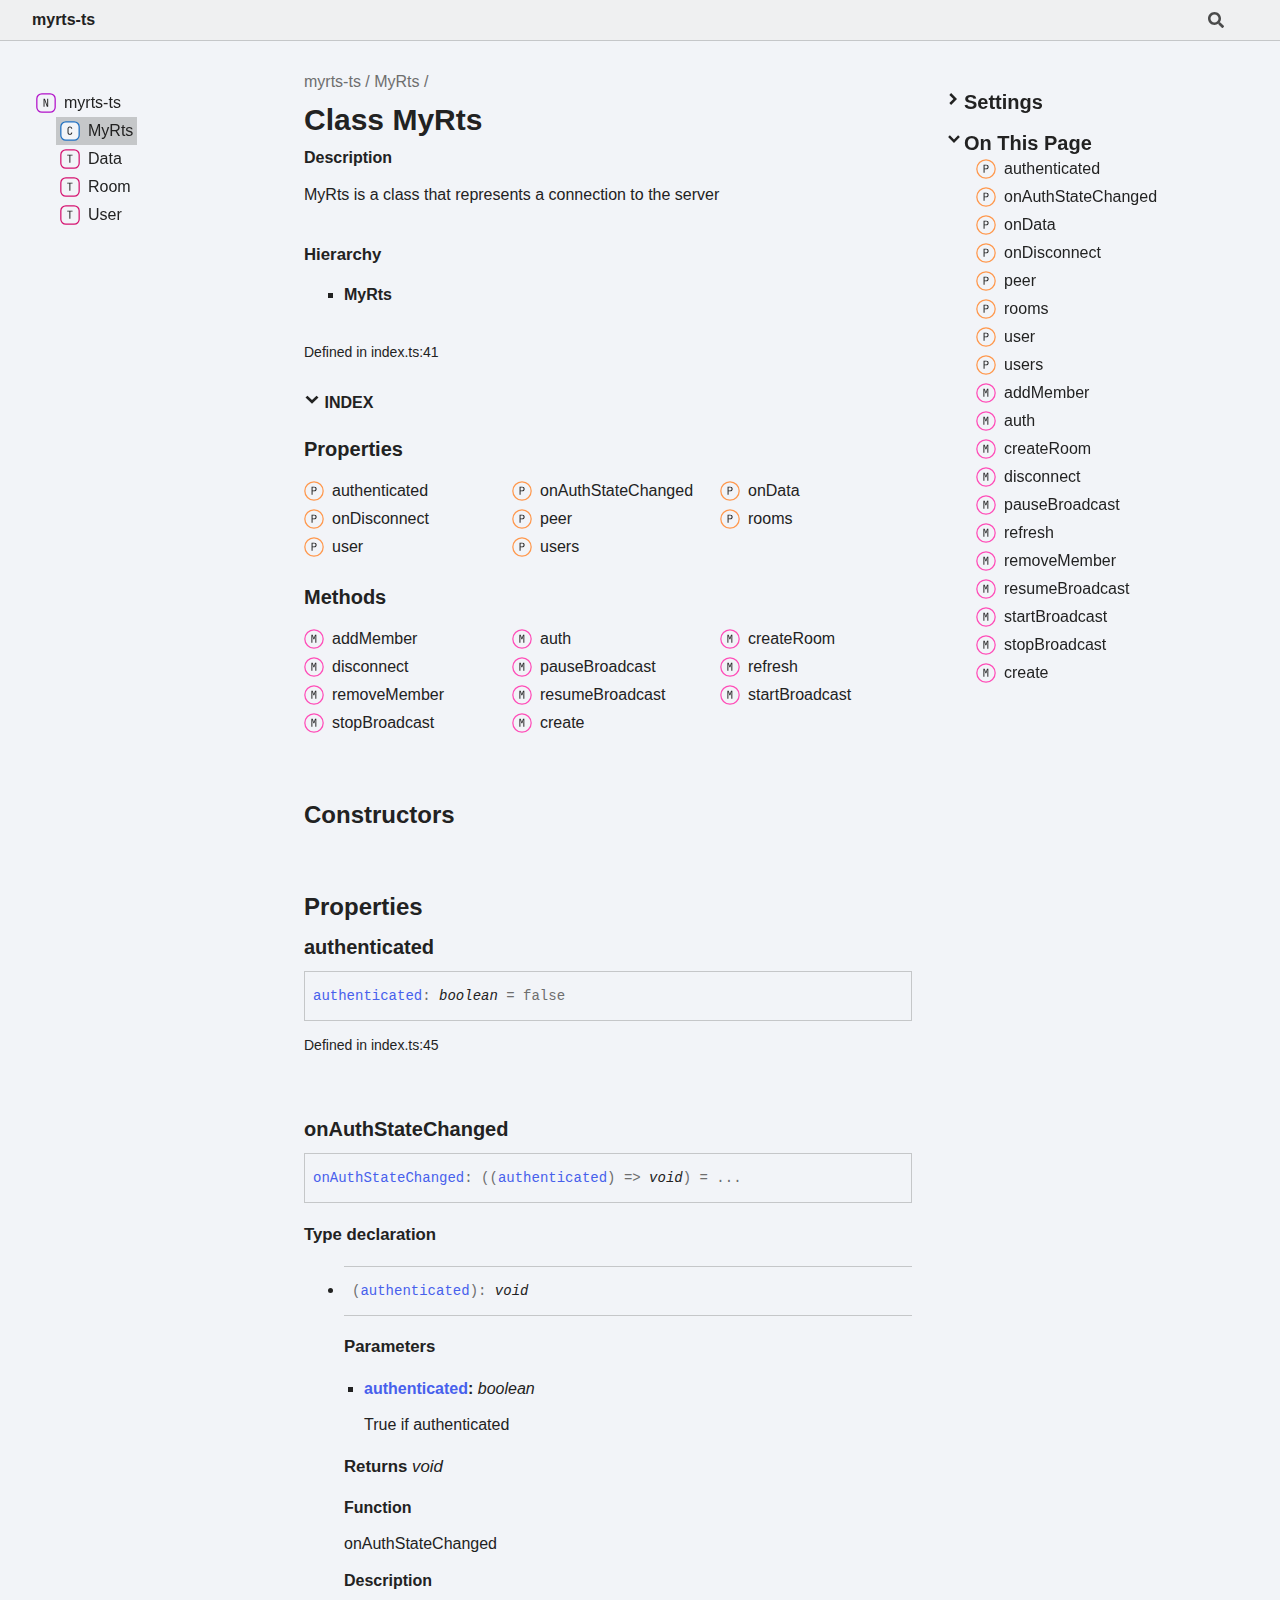
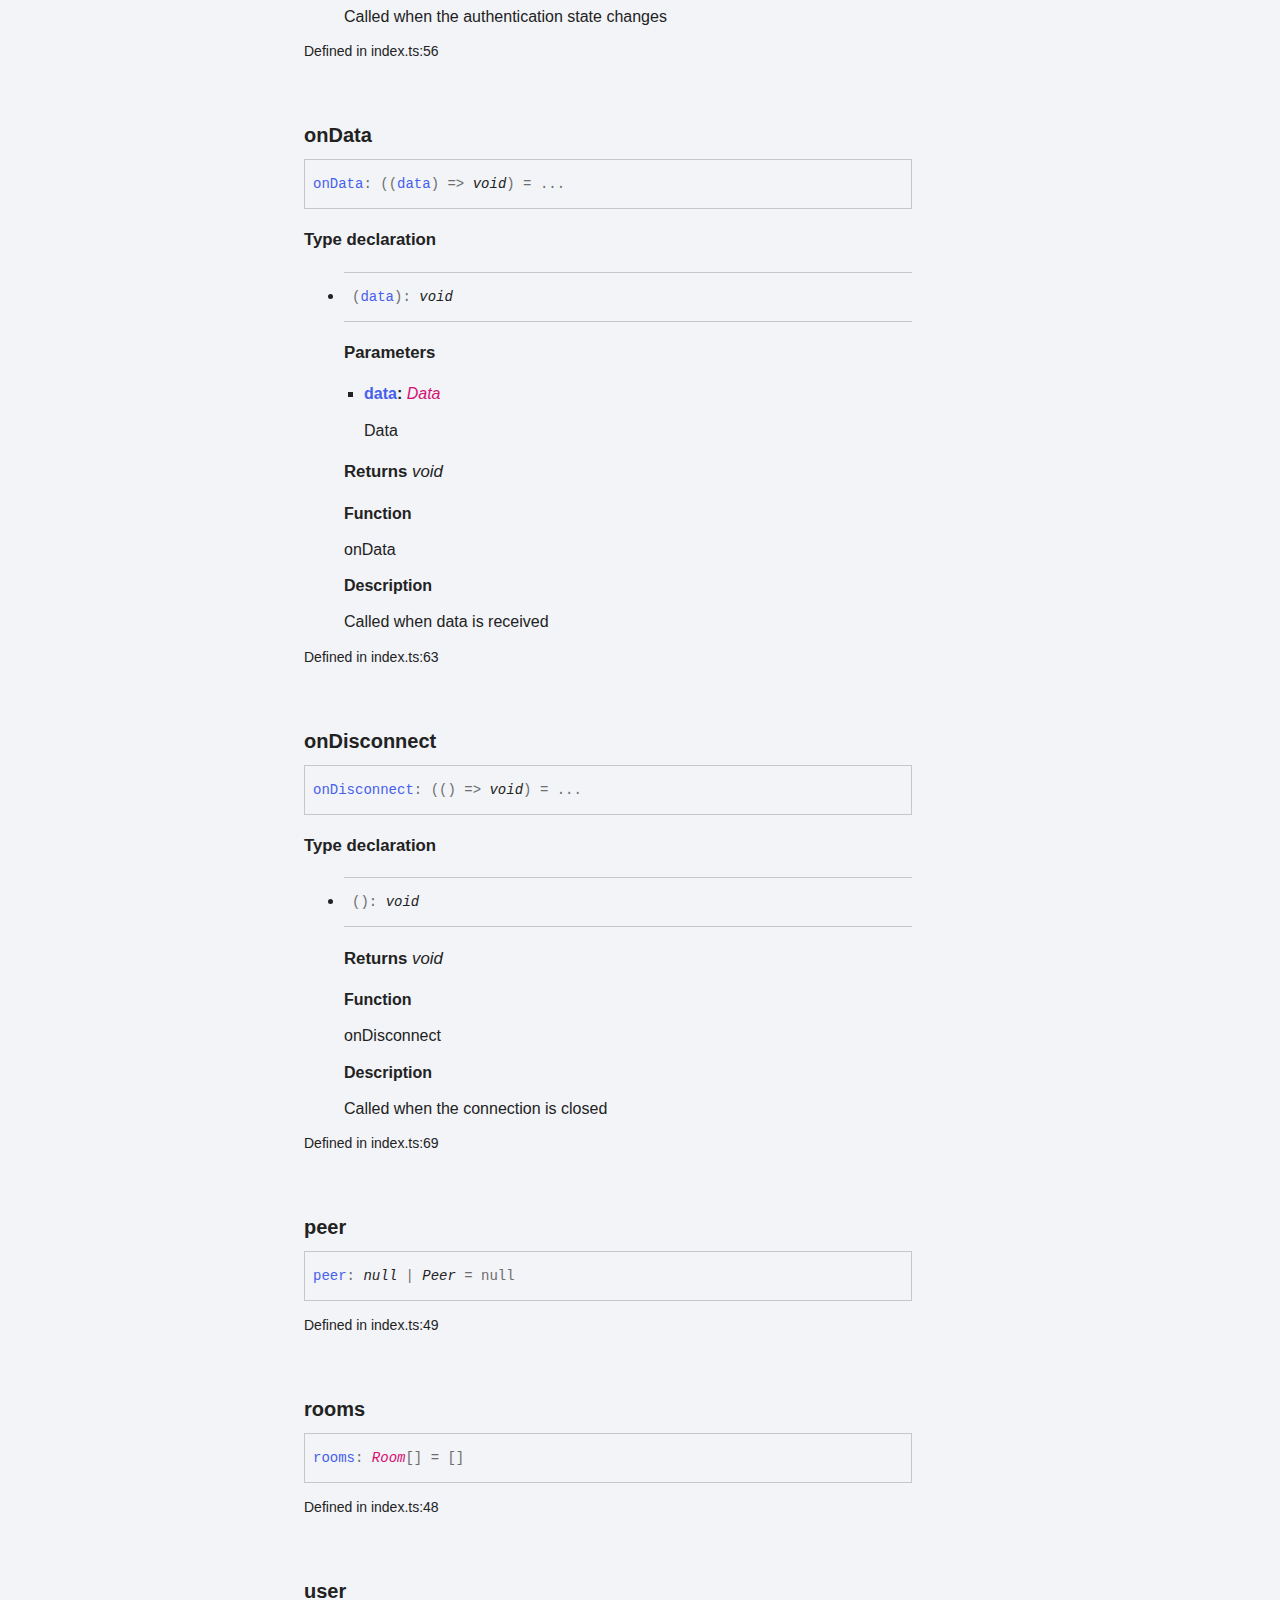
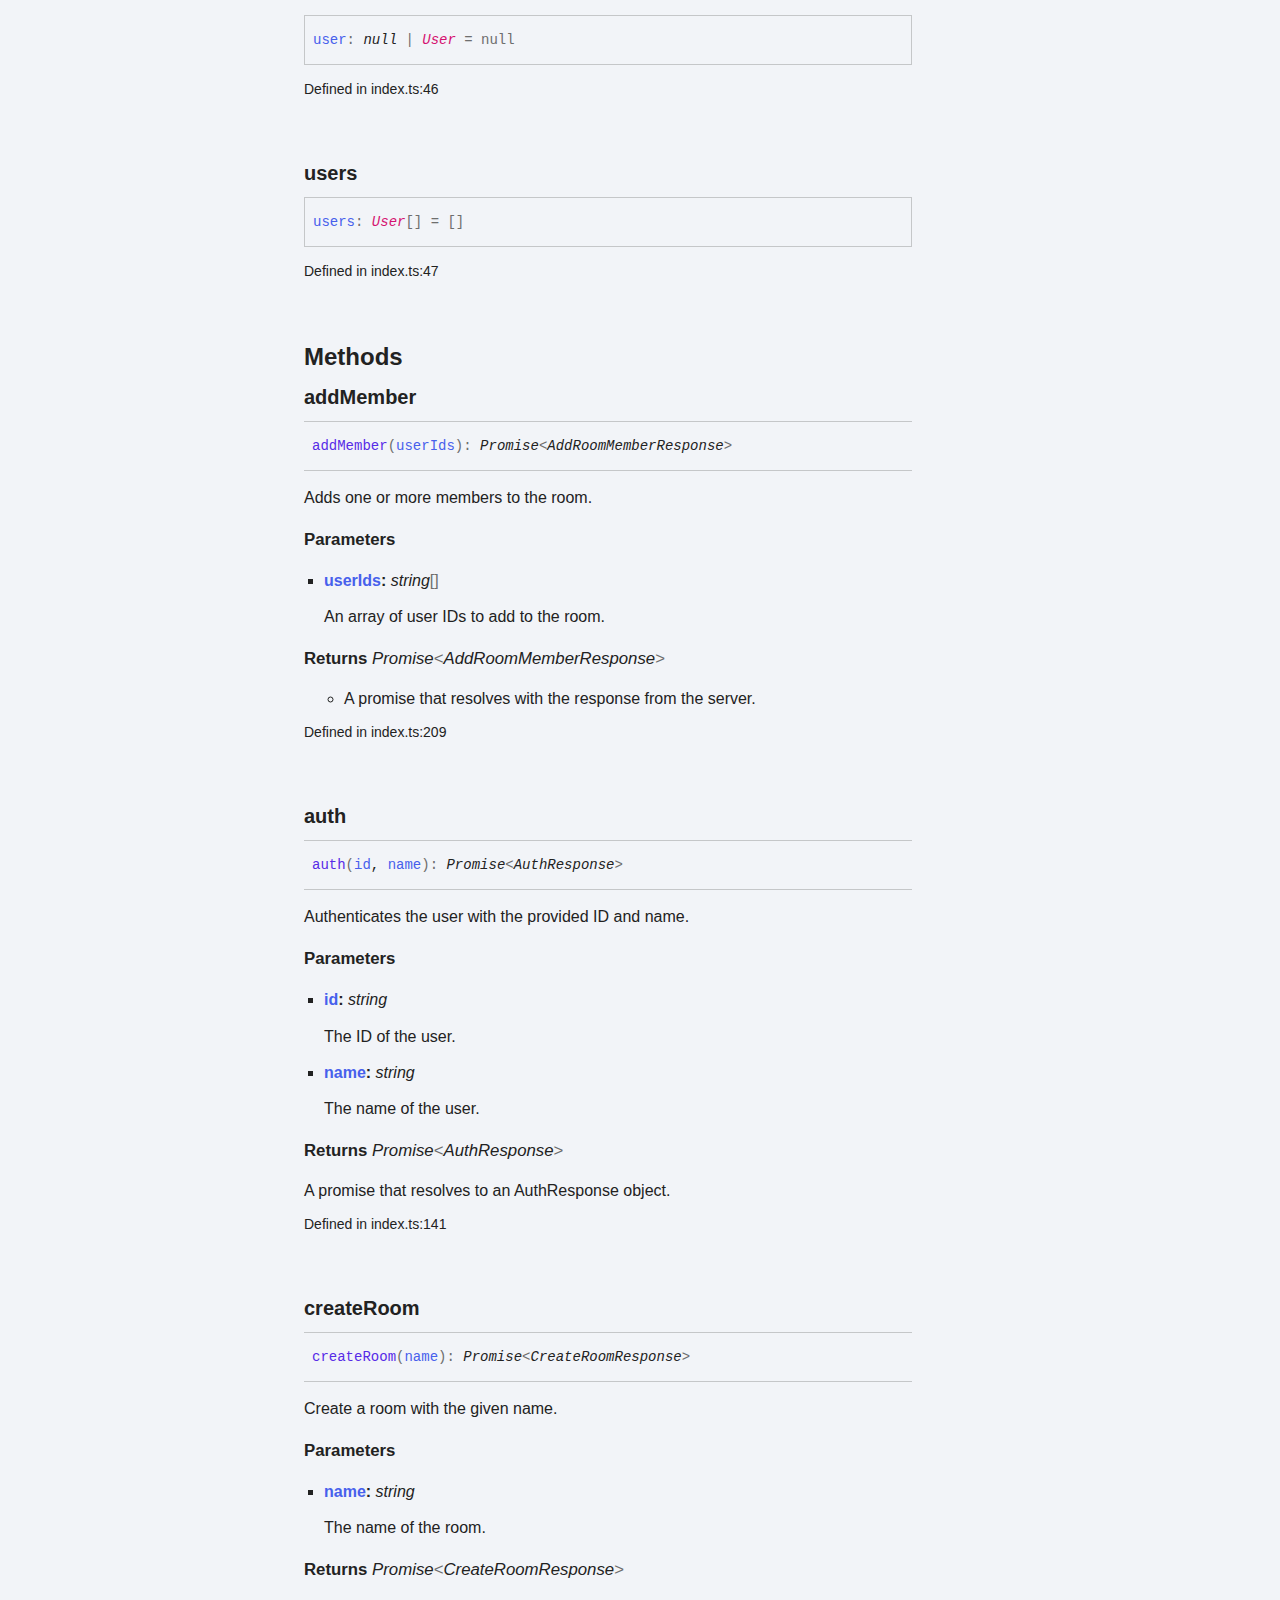
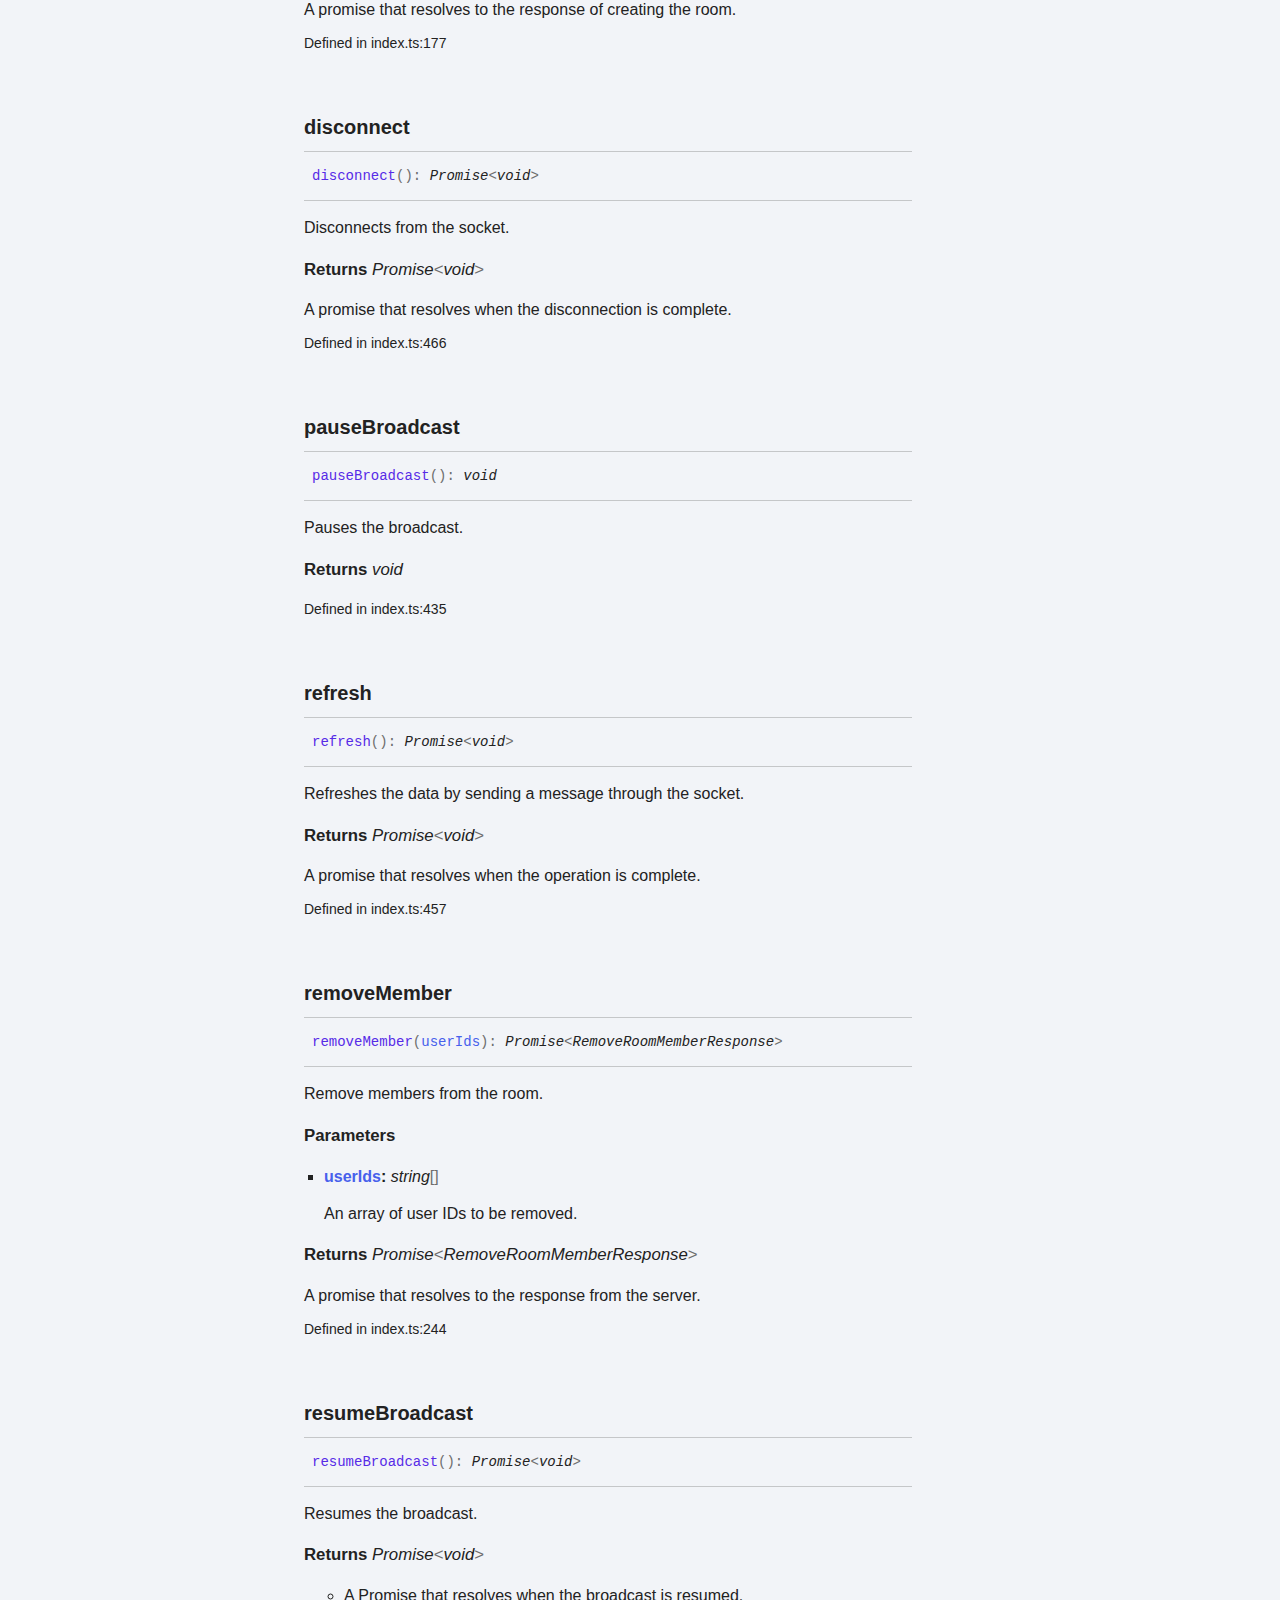
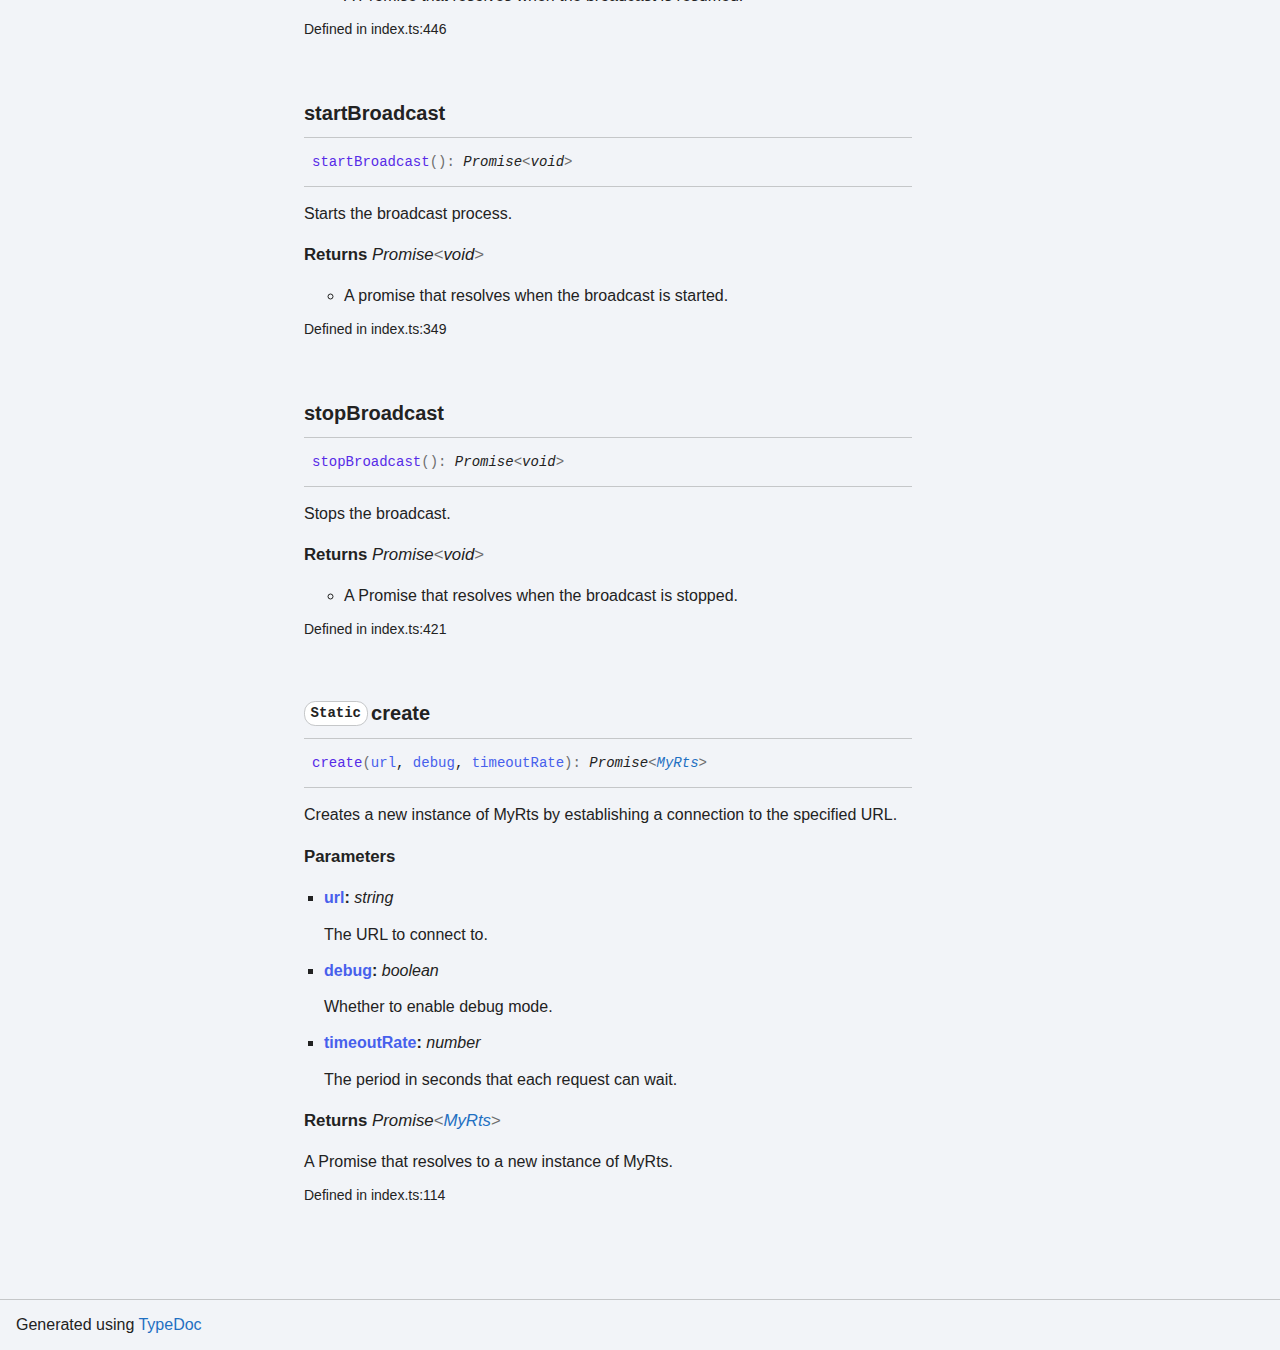
==== commit 8414d62a: "ok" ====
--- a/classes/MyRts.html
+++ b/classes/MyRts.html
@@ -24,7 +24,7 @@
 <ul class="tsd-hierarchy">
 <li><span class="target">MyRts</span></li></ul></section><aside class="tsd-sources">
 <ul>
-<li>Defined in <a href="https://github.com/qcynaut/myrts-ts/blob/704247c/src/index.ts#L41">index.ts:41</a></li></ul></aside>
+<li>Defined in index.ts:41</li></ul></aside>
 <section class="tsd-panel-group tsd-index-group">
 <section class="tsd-panel tsd-index-panel">
 <details class="tsd-index-content tsd-index-accordion" open><summary class="tsd-accordion-summary tsd-index-summary">
@@ -56,8 +56,10 @@
 <a href="MyRts.html#createRoom" class="tsd-index-link"><svg class="tsd-kind-icon" viewBox="0 0 24 24"><use href="#icon-2048"></use></svg><span>create<wbr/>Room</span></a>
 <a href="MyRts.html#disconnect" class="tsd-index-link"><svg class="tsd-kind-icon" viewBox="0 0 24 24"><use href="#icon-2048"></use></svg><span>disconnect</span></a>
 <a href="MyRts.html#log" class="tsd-index-link tsd-is-private"><svg class="tsd-kind-icon" viewBox="0 0 24 24"><use href="#icon-2048"></use></svg><span>log</span></a>
+<a href="MyRts.html#pauseBroadcast" class="tsd-index-link"><svg class="tsd-kind-icon" viewBox="0 0 24 24"><use href="#icon-2048"></use></svg><span>pause<wbr/>Broadcast</span></a>
 <a href="MyRts.html#refresh" class="tsd-index-link"><svg class="tsd-kind-icon" viewBox="0 0 24 24"><use href="#icon-2048"></use></svg><span>refresh</span></a>
 <a href="MyRts.html#removeMember" class="tsd-index-link"><svg class="tsd-kind-icon" viewBox="0 0 24 24"><use href="#icon-2048"></use></svg><span>remove<wbr/>Member</span></a>
+<a href="MyRts.html#resumeBroadcast" class="tsd-index-link"><svg class="tsd-kind-icon" viewBox="0 0 24 24"><use href="#icon-2048"></use></svg><span>resume<wbr/>Broadcast</span></a>
 <a href="MyRts.html#sendIces" class="tsd-index-link tsd-is-private"><svg class="tsd-kind-icon" viewBox="0 0 24 24"><use href="#icon-2048"></use></svg><span>send<wbr/>Ices</span></a>
 <a href="MyRts.html#startBroadcast" class="tsd-index-link"><svg class="tsd-kind-icon" viewBox="0 0 24 24"><use href="#icon-2048"></use></svg><span>start<wbr/>Broadcast</span></a>
 <a href="MyRts.html#stopBroadcast" class="tsd-index-link"><svg class="tsd-kind-icon" viewBox="0 0 24 24"><use href="#icon-2048"></use></svg><span>stop<wbr/>Broadcast</span></a>
@@ -91,19 +93,19 @@
 <h4 class="tsd-returns-title">Returns <a href="MyRts.html" class="tsd-signature-type tsd-kind-class">MyRts</a></h4>
 <div class="tsd-comment tsd-typography"></div><aside class="tsd-sources">
 <ul>
-<li>Defined in <a href="https://github.com/qcynaut/myrts-ts/blob/704247c/src/index.ts#L77">index.ts:77</a></li></ul></aside></li></ul></section></section>
+<li>Defined in index.ts:77</li></ul></aside></li></ul></section></section>
 <section class="tsd-panel-group tsd-member-group">
 <h2>Properties</h2>
 <section class="tsd-panel tsd-member"><a id="authenticated" class="tsd-anchor"></a>
 <h3 class="tsd-anchor-link"><span>authenticated</span><a href="#authenticated" aria-label="Permalink" class="tsd-anchor-icon"><svg viewBox="0 0 24 24"><use href="#icon-anchor"></use></svg></a></h3>
 <div class="tsd-signature"><span class="tsd-kind-property">authenticated</span><span class="tsd-signature-symbol">:</span> <span class="tsd-signature-type">boolean</span><span class="tsd-signature-symbol"> = false</span></div><aside class="tsd-sources">
 <ul>
-<li>Defined in <a href="https://github.com/qcynaut/myrts-ts/blob/704247c/src/index.ts#L45">index.ts:45</a></li></ul></aside></section>
+<li>Defined in index.ts:45</li></ul></aside></section>
 <section class="tsd-panel tsd-member tsd-is-private"><a id="debug" class="tsd-anchor"></a>
 <h3 class="tsd-anchor-link"><code class="tsd-tag ts-flagPrivate">Private</code> <span>debug</span><a href="#debug" aria-label="Permalink" class="tsd-anchor-icon"><svg viewBox="0 0 24 24"><use href="#icon-anchor"></use></svg></a></h3>
 <div class="tsd-signature"><span class="tsd-kind-property">debug</span><span class="tsd-signature-symbol">:</span> <span class="tsd-signature-type">boolean</span></div><aside class="tsd-sources">
 <ul>
-<li>Defined in <a href="https://github.com/qcynaut/myrts-ts/blob/704247c/src/index.ts#L43">index.ts:43</a></li></ul></aside></section>
+<li>Defined in index.ts:43</li></ul></aside></section>
 <section class="tsd-panel tsd-member"><a id="onAuthStateChanged" class="tsd-anchor"></a>
 <h3 class="tsd-anchor-link"><span>on<wbr/>Auth<wbr/>State<wbr/>Changed</span><a href="#onAuthStateChanged" aria-label="Permalink" class="tsd-anchor-icon"><svg viewBox="0 0 24 24"><use href="#icon-anchor"></use></svg></a></h3>
 <div class="tsd-signature"><span class="tsd-kind-property">on<wbr/>Auth<wbr/>State<wbr/>Changed</span><span class="tsd-signature-symbol">:</span> <span class="tsd-signature-symbol">(</span><span class="tsd-signature-symbol">(</span><span class="tsd-kind-parameter">authenticated</span><span class="tsd-signature-symbol">)</span><span class="tsd-signature-symbol"> =&gt; </span><span class="tsd-signature-type">void</span><span class="tsd-signature-symbol">)</span><span class="tsd-signature-symbol"> = ...</span></div>
@@ -129,7 +131,7 @@
 <h4>Description</h4><p>Called when the authentication state changes</p>
 </div></li></ul></li></ul></div><aside class="tsd-sources">
 <ul>
-<li>Defined in <a href="https://github.com/qcynaut/myrts-ts/blob/704247c/src/index.ts#L56">index.ts:56</a></li></ul></aside></section>
+<li>Defined in index.ts:56</li></ul></aside></section>
 <section class="tsd-panel tsd-member"><a id="onData" class="tsd-anchor"></a>
 <h3 class="tsd-anchor-link"><span>on<wbr/>Data</span><a href="#onData" aria-label="Permalink" class="tsd-anchor-icon"><svg viewBox="0 0 24 24"><use href="#icon-anchor"></use></svg></a></h3>
 <div class="tsd-signature"><span class="tsd-kind-property">on<wbr/>Data</span><span class="tsd-signature-symbol">:</span> <span class="tsd-signature-symbol">(</span><span class="tsd-signature-symbol">(</span><span class="tsd-kind-parameter">data</span><span class="tsd-signature-symbol">)</span><span class="tsd-signature-symbol"> =&gt; </span><span class="tsd-signature-type">void</span><span class="tsd-signature-symbol">)</span><span class="tsd-signature-symbol"> = ...</span></div>
@@ -155,7 +157,7 @@
 <h4>Description</h4><p>Called when data is received</p>
 </div></li></ul></li></ul></div><aside class="tsd-sources">
 <ul>
-<li>Defined in <a href="https://github.com/qcynaut/myrts-ts/blob/704247c/src/index.ts#L63">index.ts:63</a></li></ul></aside></section>
+<li>Defined in index.ts:63</li></ul></aside></section>
 <section class="tsd-panel tsd-member"><a id="onDisconnect" class="tsd-anchor"></a>
 <h3 class="tsd-anchor-link"><span>on<wbr/>Disconnect</span><a href="#onDisconnect" aria-label="Permalink" class="tsd-anchor-icon"><svg viewBox="0 0 24 24"><use href="#icon-anchor"></use></svg></a></h3>
 <div class="tsd-signature"><span class="tsd-kind-property">on<wbr/>Disconnect</span><span class="tsd-signature-symbol">:</span> <span class="tsd-signature-symbol">(</span><span class="tsd-signature-symbol">(</span><span class="tsd-signature-symbol">)</span><span class="tsd-signature-symbol"> =&gt; </span><span class="tsd-signature-type">void</span><span class="tsd-signature-symbol">)</span><span class="tsd-signature-symbol"> = ...</span></div>
@@ -173,37 +175,37 @@
 <h4>Description</h4><p>Called when the connection is closed</p>
 </div></li></ul></li></ul></div><aside class="tsd-sources">
 <ul>
-<li>Defined in <a href="https://github.com/qcynaut/myrts-ts/blob/704247c/src/index.ts#L69">index.ts:69</a></li></ul></aside></section>
+<li>Defined in index.ts:69</li></ul></aside></section>
 <section class="tsd-panel tsd-member"><a id="peer" class="tsd-anchor"></a>
 <h3 class="tsd-anchor-link"><span>peer</span><a href="#peer" aria-label="Permalink" class="tsd-anchor-icon"><svg viewBox="0 0 24 24"><use href="#icon-anchor"></use></svg></a></h3>
 <div class="tsd-signature"><span class="tsd-kind-property">peer</span><span class="tsd-signature-symbol">:</span> <span class="tsd-signature-type">null</span><span class="tsd-signature-symbol"> | </span><span class="tsd-signature-type ">Peer</span><span class="tsd-signature-symbol"> = null</span></div><aside class="tsd-sources">
 <ul>
-<li>Defined in <a href="https://github.com/qcynaut/myrts-ts/blob/704247c/src/index.ts#L49">index.ts:49</a></li></ul></aside></section>
+<li>Defined in index.ts:49</li></ul></aside></section>
 <section class="tsd-panel tsd-member"><a id="rooms" class="tsd-anchor"></a>
 <h3 class="tsd-anchor-link"><span>rooms</span><a href="#rooms" aria-label="Permalink" class="tsd-anchor-icon"><svg viewBox="0 0 24 24"><use href="#icon-anchor"></use></svg></a></h3>
 <div class="tsd-signature"><span class="tsd-kind-property">rooms</span><span class="tsd-signature-symbol">:</span> <a href="../types/Room.html" class="tsd-signature-type tsd-kind-type-alias">Room</a><span class="tsd-signature-symbol">[]</span><span class="tsd-signature-symbol"> = []</span></div><aside class="tsd-sources">
 <ul>
-<li>Defined in <a href="https://github.com/qcynaut/myrts-ts/blob/704247c/src/index.ts#L48">index.ts:48</a></li></ul></aside></section>
+<li>Defined in index.ts:48</li></ul></aside></section>
 <section class="tsd-panel tsd-member tsd-is-private"><a id="socket" class="tsd-anchor"></a>
 <h3 class="tsd-anchor-link"><code class="tsd-tag ts-flagPrivate">Private</code> <span>socket</span><a href="#socket" aria-label="Permalink" class="tsd-anchor-icon"><svg viewBox="0 0 24 24"><use href="#icon-anchor"></use></svg></a></h3>
 <div class="tsd-signature"><span class="tsd-kind-property">socket</span><span class="tsd-signature-symbol">:</span> <span class="tsd-signature-type ">Socket</span></div><aside class="tsd-sources">
 <ul>
-<li>Defined in <a href="https://github.com/qcynaut/myrts-ts/blob/704247c/src/index.ts#L42">index.ts:42</a></li></ul></aside></section>
+<li>Defined in index.ts:42</li></ul></aside></section>
 <section class="tsd-panel tsd-member tsd-is-private"><a id="timeoutRate" class="tsd-anchor"></a>
 <h3 class="tsd-anchor-link"><code class="tsd-tag ts-flagPrivate">Private</code> <span>timeout<wbr/>Rate</span><a href="#timeoutRate" aria-label="Permalink" class="tsd-anchor-icon"><svg viewBox="0 0 24 24"><use href="#icon-anchor"></use></svg></a></h3>
 <div class="tsd-signature"><span class="tsd-kind-property">timeout<wbr/>Rate</span><span class="tsd-signature-symbol">:</span> <span class="tsd-signature-type">number</span><span class="tsd-signature-symbol"> = 20</span></div><aside class="tsd-sources">
 <ul>
-<li>Defined in <a href="https://github.com/qcynaut/myrts-ts/blob/704247c/src/index.ts#L44">index.ts:44</a></li></ul></aside></section>
+<li>Defined in index.ts:44</li></ul></aside></section>
 <section class="tsd-panel tsd-member"><a id="user" class="tsd-anchor"></a>
 <h3 class="tsd-anchor-link"><span>user</span><a href="#user" aria-label="Permalink" class="tsd-anchor-icon"><svg viewBox="0 0 24 24"><use href="#icon-anchor"></use></svg></a></h3>
 <div class="tsd-signature"><span class="tsd-kind-property">user</span><span class="tsd-signature-symbol">:</span> <span class="tsd-signature-type">null</span><span class="tsd-signature-symbol"> | </span><a href="../types/User.html" class="tsd-signature-type tsd-kind-type-alias">User</a><span class="tsd-signature-symbol"> = null</span></div><aside class="tsd-sources">
 <ul>
-<li>Defined in <a href="https://github.com/qcynaut/myrts-ts/blob/704247c/src/index.ts#L46">index.ts:46</a></li></ul></aside></section>
+<li>Defined in index.ts:46</li></ul></aside></section>
 <section class="tsd-panel tsd-member"><a id="users" class="tsd-anchor"></a>
 <h3 class="tsd-anchor-link"><span>users</span><a href="#users" aria-label="Permalink" class="tsd-anchor-icon"><svg viewBox="0 0 24 24"><use href="#icon-anchor"></use></svg></a></h3>
 <div class="tsd-signature"><span class="tsd-kind-property">users</span><span class="tsd-signature-symbol">:</span> <a href="../types/User.html" class="tsd-signature-type tsd-kind-type-alias">User</a><span class="tsd-signature-symbol">[]</span><span class="tsd-signature-symbol"> = []</span></div><aside class="tsd-sources">
 <ul>
-<li>Defined in <a href="https://github.com/qcynaut/myrts-ts/blob/704247c/src/index.ts#L47">index.ts:47</a></li></ul></aside></section></section>
+<li>Defined in index.ts:47</li></ul></aside></section></section>
 <section class="tsd-panel-group tsd-member-group">
 <h2>Methods</h2>
 <section class="tsd-panel tsd-member"><a id="addMember" class="tsd-anchor"></a>
@@ -227,7 +229,7 @@
 
 <div class="tsd-comment tsd-typography"></div><aside class="tsd-sources">
 <ul>
-<li>Defined in <a href="https://github.com/qcynaut/myrts-ts/blob/704247c/src/index.ts#L205">index.ts:205</a></li></ul></aside></li></ul></section>
+<li>Defined in index.ts:209</li></ul></aside></li></ul></section>
 <section class="tsd-panel tsd-member"><a id="auth" class="tsd-anchor"></a>
 <h3 class="tsd-anchor-link"><span>auth</span><a href="#auth" aria-label="Permalink" class="tsd-anchor-icon"><svg viewBox="0 0 24 24"><use href="#icon-anchor"></use></svg></a></h3>
 <ul class="tsd-signatures">
@@ -252,7 +254,7 @@
 
 <div class="tsd-comment tsd-typography"></div><aside class="tsd-sources">
 <ul>
-<li>Defined in <a href="https://github.com/qcynaut/myrts-ts/blob/704247c/src/index.ts#L137">index.ts:137</a></li></ul></aside></li></ul></section>
+<li>Defined in index.ts:141</li></ul></aside></li></ul></section>
 <section class="tsd-panel tsd-member tsd-is-private"><a id="createOffer" class="tsd-anchor"></a>
 <h3 class="tsd-anchor-link"><code class="tsd-tag ts-flagPrivate">Private</code> <span>create<wbr/>Offer</span><a href="#createOffer" aria-label="Permalink" class="tsd-anchor-icon"><svg viewBox="0 0 24 24"><use href="#icon-anchor"></use></svg></a></h3>
 <ul class="tsd-signatures tsd-is-private">
@@ -266,7 +268,7 @@
 
 <div class="tsd-comment tsd-typography"></div><aside class="tsd-sources">
 <ul>
-<li>Defined in <a href="https://github.com/qcynaut/myrts-ts/blob/704247c/src/index.ts#L314">index.ts:314</a></li></ul></aside></li></ul></section>
+<li>Defined in index.ts:316</li></ul></aside></li></ul></section>
 <section class="tsd-panel tsd-member"><a id="createRoom" class="tsd-anchor"></a>
 <h3 class="tsd-anchor-link"><span>create<wbr/>Room</span><a href="#createRoom" aria-label="Permalink" class="tsd-anchor-icon"><svg viewBox="0 0 24 24"><use href="#icon-anchor"></use></svg></a></h3>
 <ul class="tsd-signatures">
@@ -286,7 +288,7 @@
 
 <div class="tsd-comment tsd-typography"></div><aside class="tsd-sources">
 <ul>
-<li>Defined in <a href="https://github.com/qcynaut/myrts-ts/blob/704247c/src/index.ts#L173">index.ts:173</a></li></ul></aside></li></ul></section>
+<li>Defined in index.ts:177</li></ul></aside></li></ul></section>
 <section class="tsd-panel tsd-member"><a id="disconnect" class="tsd-anchor"></a>
 <h3 class="tsd-anchor-link"><span>disconnect</span><a href="#disconnect" aria-label="Permalink" class="tsd-anchor-icon"><svg viewBox="0 0 24 24"><use href="#icon-anchor"></use></svg></a></h3>
 <ul class="tsd-signatures">
@@ -298,7 +300,7 @@
 
 <div class="tsd-comment tsd-typography"></div><aside class="tsd-sources">
 <ul>
-<li>Defined in <a href="https://github.com/qcynaut/myrts-ts/blob/704247c/src/index.ts#L441">index.ts:441</a></li></ul></aside></li></ul></section>
+<li>Defined in index.ts:466</li></ul></aside></li></ul></section>
 <section class="tsd-panel tsd-member tsd-is-private"><a id="log" class="tsd-anchor"></a>
 <h3 class="tsd-anchor-link"><code class="tsd-tag ts-flagPrivate">Private</code> <span>log</span><a href="#log" aria-label="Permalink" class="tsd-anchor-icon"><svg viewBox="0 0 24 24"><use href="#icon-anchor"></use></svg></a></h3>
 <ul class="tsd-signatures tsd-is-private">
@@ -317,7 +319,18 @@
 <h4 class="tsd-returns-title">Returns <span class="tsd-signature-type">void</span></h4>
 <div class="tsd-comment tsd-typography"></div><aside class="tsd-sources">
 <ul>
-<li>Defined in <a href="https://github.com/qcynaut/myrts-ts/blob/704247c/src/index.ts#L124">index.ts:124</a></li></ul></aside></li></ul></section>
+<li>Defined in index.ts:128</li></ul></aside></li></ul></section>
+<section class="tsd-panel tsd-member"><a id="pauseBroadcast" class="tsd-anchor"></a>
+<h3 class="tsd-anchor-link"><span>pause<wbr/>Broadcast</span><a href="#pauseBroadcast" aria-label="Permalink" class="tsd-anchor-icon"><svg viewBox="0 0 24 24"><use href="#icon-anchor"></use></svg></a></h3>
+<ul class="tsd-signatures">
+<li class="tsd-signature tsd-anchor-link" id="pauseBroadcast.pauseBroadcast-1"><span class="tsd-kind-call-signature">pause<wbr/>Broadcast</span><span class="tsd-signature-symbol">(</span><span class="tsd-signature-symbol">)</span><span class="tsd-signature-symbol">: </span><span class="tsd-signature-type">void</span><a href="#pauseBroadcast.pauseBroadcast-1" aria-label="Permalink" class="tsd-anchor-icon"><svg viewBox="0 0 24 24"><use href="#icon-anchor"></use></svg></a></li>
+<li class="tsd-description">
+<div class="tsd-comment tsd-typography"><p>Pauses the broadcast.</p>
+</div>
+<h4 class="tsd-returns-title">Returns <span class="tsd-signature-type">void</span></h4>
+<div class="tsd-comment tsd-typography"></div><aside class="tsd-sources">
+<ul>
+<li>Defined in index.ts:435</li></ul></aside></li></ul></section>
 <section class="tsd-panel tsd-member"><a id="refresh" class="tsd-anchor"></a>
 <h3 class="tsd-anchor-link"><span>refresh</span><a href="#refresh" aria-label="Permalink" class="tsd-anchor-icon"><svg viewBox="0 0 24 24"><use href="#icon-anchor"></use></svg></a></h3>
 <ul class="tsd-signatures">
@@ -329,7 +342,7 @@
 
 <div class="tsd-comment tsd-typography"></div><aside class="tsd-sources">
 <ul>
-<li>Defined in <a href="https://github.com/qcynaut/myrts-ts/blob/704247c/src/index.ts#L432">index.ts:432</a></li></ul></aside></li></ul></section>
+<li>Defined in index.ts:457</li></ul></aside></li></ul></section>
 <section class="tsd-panel tsd-member"><a id="removeMember" class="tsd-anchor"></a>
 <h3 class="tsd-anchor-link"><span>remove<wbr/>Member</span><a href="#removeMember" aria-label="Permalink" class="tsd-anchor-icon"><svg viewBox="0 0 24 24"><use href="#icon-anchor"></use></svg></a></h3>
 <ul class="tsd-signatures">
@@ -349,7 +362,21 @@
 
 <div class="tsd-comment tsd-typography"></div><aside class="tsd-sources">
 <ul>
-<li>Defined in <a href="https://github.com/qcynaut/myrts-ts/blob/704247c/src/index.ts#L240">index.ts:240</a></li></ul></aside></li></ul></section>
+<li>Defined in index.ts:244</li></ul></aside></li></ul></section>
+<section class="tsd-panel tsd-member"><a id="resumeBroadcast" class="tsd-anchor"></a>
+<h3 class="tsd-anchor-link"><span>resume<wbr/>Broadcast</span><a href="#resumeBroadcast" aria-label="Permalink" class="tsd-anchor-icon"><svg viewBox="0 0 24 24"><use href="#icon-anchor"></use></svg></a></h3>
+<ul class="tsd-signatures">
+<li class="tsd-signature tsd-anchor-link" id="resumeBroadcast.resumeBroadcast-1"><span class="tsd-kind-call-signature">resume<wbr/>Broadcast</span><span class="tsd-signature-symbol">(</span><span class="tsd-signature-symbol">)</span><span class="tsd-signature-symbol">: </span><span class="tsd-signature-type ">Promise</span><span class="tsd-signature-symbol">&lt;</span><span class="tsd-signature-type">void</span><span class="tsd-signature-symbol">&gt;</span><a href="#resumeBroadcast.resumeBroadcast-1" aria-label="Permalink" class="tsd-anchor-icon"><svg viewBox="0 0 24 24"><use href="#icon-anchor"></use></svg></a></li>
+<li class="tsd-description">
+<div class="tsd-comment tsd-typography"><p>Resumes the broadcast.</p>
+</div>
+<h4 class="tsd-returns-title">Returns <span class="tsd-signature-type ">Promise</span><span class="tsd-signature-symbol">&lt;</span><span class="tsd-signature-type">void</span><span class="tsd-signature-symbol">&gt;</span></h4><ul>
+<li>A Promise that resolves when the broadcast is resumed.</li>
+</ul>
+
+<div class="tsd-comment tsd-typography"></div><aside class="tsd-sources">
+<ul>
+<li>Defined in index.ts:446</li></ul></aside></li></ul></section>
 <section class="tsd-panel tsd-member tsd-is-private"><a id="sendIces" class="tsd-anchor"></a>
 <h3 class="tsd-anchor-link"><code class="tsd-tag ts-flagPrivate">Private</code> <span>send<wbr/>Ices</span><a href="#sendIces" aria-label="Permalink" class="tsd-anchor-icon"><svg viewBox="0 0 24 24"><use href="#icon-anchor"></use></svg></a></h3>
 <ul class="tsd-signatures tsd-is-private">
@@ -361,7 +388,7 @@
 
 <div class="tsd-comment tsd-typography"></div><aside class="tsd-sources">
 <ul>
-<li>Defined in <a href="https://github.com/qcynaut/myrts-ts/blob/704247c/src/index.ts#L276">index.ts:276</a></li></ul></aside></li></ul></section>
+<li>Defined in index.ts:280</li></ul></aside></li></ul></section>
 <section class="tsd-panel tsd-member"><a id="startBroadcast" class="tsd-anchor"></a>
 <h3 class="tsd-anchor-link"><span>start<wbr/>Broadcast</span><a href="#startBroadcast" aria-label="Permalink" class="tsd-anchor-icon"><svg viewBox="0 0 24 24"><use href="#icon-anchor"></use></svg></a></h3>
 <ul class="tsd-signatures">
@@ -375,7 +402,7 @@
 
 <div class="tsd-comment tsd-typography"></div><aside class="tsd-sources">
 <ul>
-<li>Defined in <a href="https://github.com/qcynaut/myrts-ts/blob/704247c/src/index.ts#L347">index.ts:347</a></li></ul></aside></li></ul></section>
+<li>Defined in index.ts:349</li></ul></aside></li></ul></section>
 <section class="tsd-panel tsd-member"><a id="stopBroadcast" class="tsd-anchor"></a>
 <h3 class="tsd-anchor-link"><span>stop<wbr/>Broadcast</span><a href="#stopBroadcast" aria-label="Permalink" class="tsd-anchor-icon"><svg viewBox="0 0 24 24"><use href="#icon-anchor"></use></svg></a></h3>
 <ul class="tsd-signatures">
@@ -389,7 +416,7 @@
 
 <div class="tsd-comment tsd-typography"></div><aside class="tsd-sources">
 <ul>
-<li>Defined in <a href="https://github.com/qcynaut/myrts-ts/blob/704247c/src/index.ts#L416">index.ts:416</a></li></ul></aside></li></ul></section>
+<li>Defined in index.ts:421</li></ul></aside></li></ul></section>
 <section class="tsd-panel tsd-member"><a id="create" class="tsd-anchor"></a>
 <h3 class="tsd-anchor-link"><code class="tsd-tag ts-flagStatic">Static</code> <span>create</span><a href="#create" aria-label="Permalink" class="tsd-anchor-icon"><svg viewBox="0 0 24 24"><use href="#icon-anchor"></use></svg></a></h3>
 <ul class="tsd-signatures">
@@ -419,7 +446,7 @@
 
 <div class="tsd-comment tsd-typography"></div><aside class="tsd-sources">
 <ul>
-<li>Defined in <a href="https://github.com/qcynaut/myrts-ts/blob/704247c/src/index.ts#L114">index.ts:114</a></li></ul></aside></li></ul></section></section></div>
+<li>Defined in index.ts:114</li></ul></aside></li></ul></section></section></div>
 <div class="col-sidebar">
 <div class="page-menu">
 <div class="tsd-navigation settings">
@@ -457,8 +484,10 @@
 <li><a href="#createRoom" class=""><svg class="tsd-kind-icon" viewBox="0 0 24 24"><use href="#icon-2048"></use></svg><span>create<wbr/>Room</span></a></li>
 <li><a href="#disconnect" class=""><svg class="tsd-kind-icon" viewBox="0 0 24 24"><use href="#icon-2048"></use></svg><span>disconnect</span></a></li>
 <li><a href="#log" class="tsd-is-private"><svg class="tsd-kind-icon" viewBox="0 0 24 24"><use href="#icon-2048"></use></svg><span>log</span></a></li>
+<li><a href="#pauseBroadcast" class=""><svg class="tsd-kind-icon" viewBox="0 0 24 24"><use href="#icon-2048"></use></svg><span>pause<wbr/>Broadcast</span></a></li>
 <li><a href="#refresh" class=""><svg class="tsd-kind-icon" viewBox="0 0 24 24"><use href="#icon-2048"></use></svg><span>refresh</span></a></li>
 <li><a href="#removeMember" class=""><svg class="tsd-kind-icon" viewBox="0 0 24 24"><use href="#icon-2048"></use></svg><span>remove<wbr/>Member</span></a></li>
+<li><a href="#resumeBroadcast" class=""><svg class="tsd-kind-icon" viewBox="0 0 24 24"><use href="#icon-2048"></use></svg><span>resume<wbr/>Broadcast</span></a></li>
 <li><a href="#sendIces" class="tsd-is-private"><svg class="tsd-kind-icon" viewBox="0 0 24 24"><use href="#icon-2048"></use></svg><span>send<wbr/>Ices</span></a></li>
 <li><a href="#startBroadcast" class=""><svg class="tsd-kind-icon" viewBox="0 0 24 24"><use href="#icon-2048"></use></svg><span>start<wbr/>Broadcast</span></a></li>
 <li><a href="#stopBroadcast" class=""><svg class="tsd-kind-icon" viewBox="0 0 24 24"><use href="#icon-2048"></use></svg><span>stop<wbr/>Broadcast</span></a></li>
